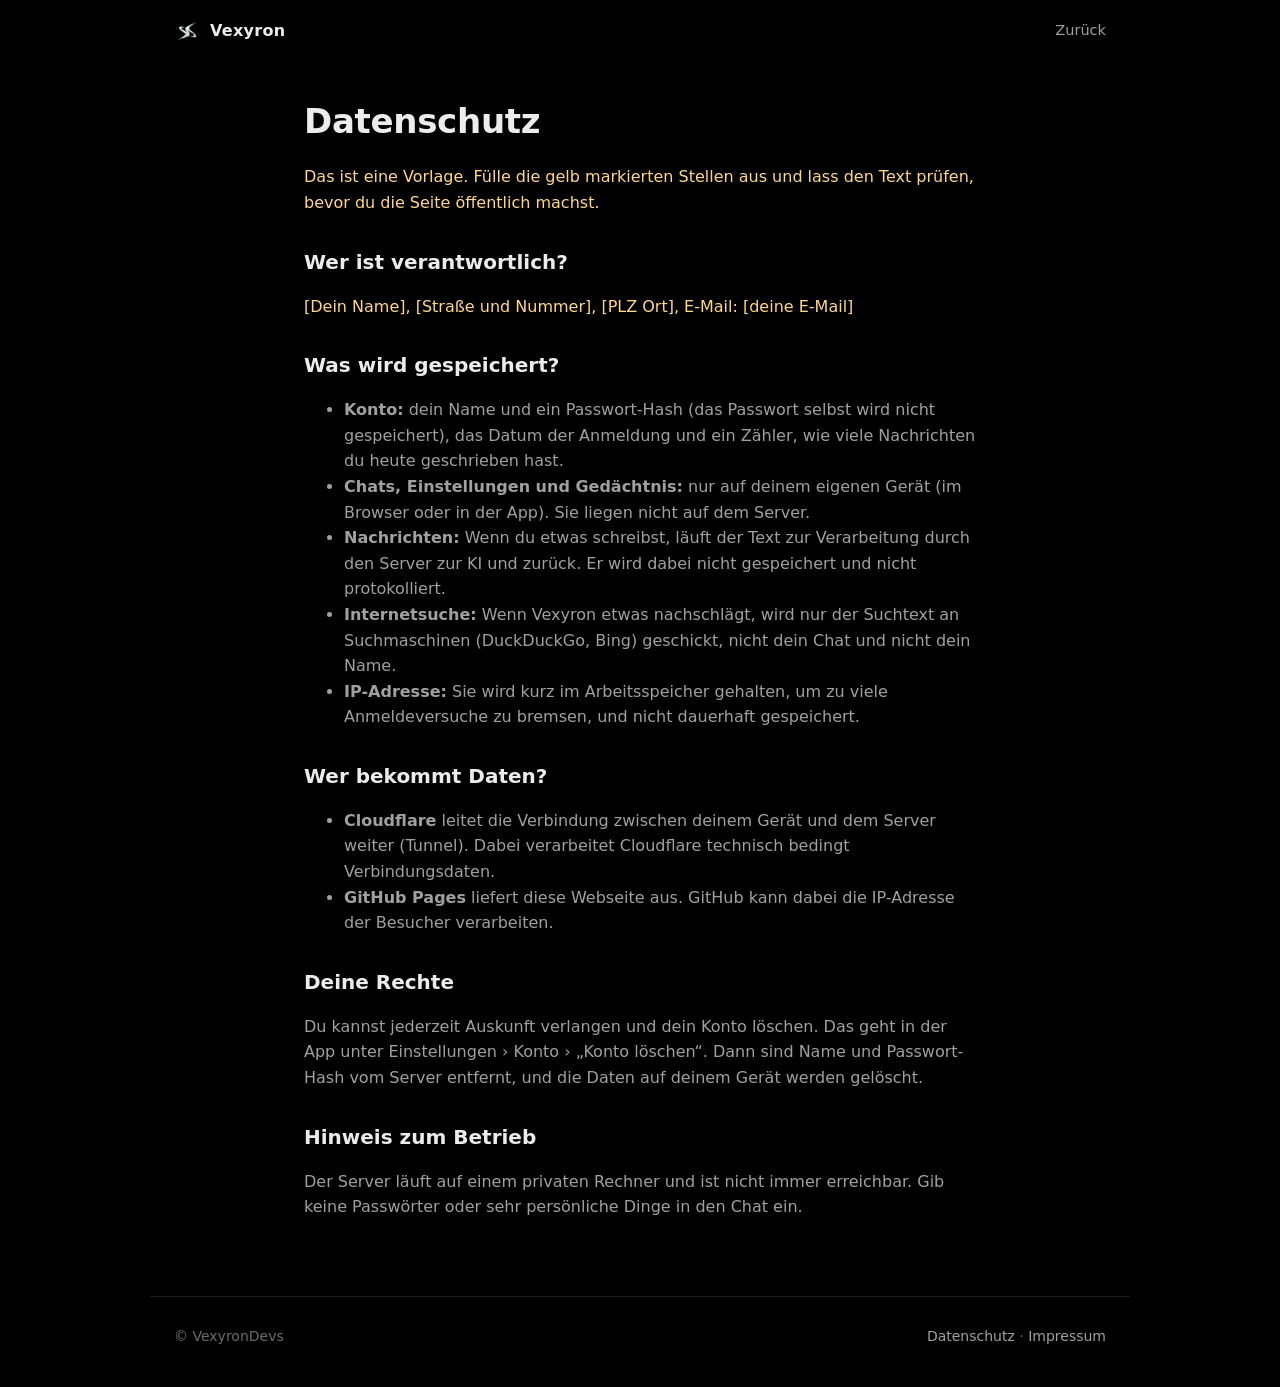
==== datenschutz.html @ 0ca4f073 "Add files via upload" ====
<!doctype html>
<html lang="de">
<head>
<meta charset="utf-8">
<meta name="viewport" content="width=device-width, initial-scale=1">
<title>Datenschutz – Vexyron</title>
<meta name="robots" content="noindex">
<link rel="icon" href="favicon.png">
<link rel="stylesheet" href="style.css">
</head>
<body>
<header class="top"><a class="brand" href="./"><img src="icon.png" alt=""><span>Vexyron</span></a><nav><a href="./">Zurück</a></nav></header>
<main class="page">
  <h1>Datenschutz</h1>
  <p class="todo">Das ist eine Vorlage. Fülle die gelb markierten Stellen aus und lass den Text prüfen, bevor du die Seite öffentlich machst.</p>

  <h2>Wer ist verantwortlich?</h2>
  <p class="todo">[Dein Name], [Straße und Nummer], [PLZ Ort], E-Mail: [deine E-Mail]</p>

  <h2>Was wird gespeichert?</h2>
  <ul>
    <li><b>Konto:</b> dein Name und ein Passwort-Hash (das Passwort selbst wird nicht gespeichert), das Datum der Anmeldung und ein Zähler, wie viele Nachrichten du heute geschrieben hast.</li>
    <li><b>Chats, Einstellungen und Gedächtnis:</b> nur auf deinem eigenen Gerät (im Browser oder in der App). Sie liegen nicht auf dem Server.</li>
    <li><b>Nachrichten:</b> Wenn du etwas schreibst, läuft der Text zur Verarbeitung durch den Server zur KI und zurück. Er wird dabei nicht gespeichert und nicht protokolliert.</li>
    <li><b>Internetsuche:</b> Wenn Vexyron etwas nachschlägt, wird nur der Suchtext an Suchmaschinen (DuckDuckGo, Bing) geschickt, nicht dein Chat und nicht dein Name.</li>
    <li><b>IP-Adresse:</b> Sie wird kurz im Arbeitsspeicher gehalten, um zu viele Anmeldeversuche zu bremsen, und nicht dauerhaft gespeichert.</li>
  </ul>

  <h2>Wer bekommt Daten?</h2>
  <ul>
    <li><b>Cloudflare</b> leitet die Verbindung zwischen deinem Gerät und dem Server weiter (Tunnel). Dabei verarbeitet Cloudflare technisch bedingt Verbindungsdaten.</li>
    <li><b>GitHub Pages</b> liefert diese Webseite aus. GitHub kann dabei die IP-Adresse der Besucher verarbeiten.</li>
  </ul>

  <h2>Deine Rechte</h2>
  <p>Du kannst jederzeit Auskunft verlangen und dein Konto löschen. Das geht in der App unter Einstellungen › Konto › „Konto löschen“. Dann sind Name und Passwort-Hash vom Server entfernt, und die Daten auf deinem Gerät werden gelöscht.</p>

  <h2>Hinweis zum Betrieb</h2>
  <p>Der Server läuft auf einem privaten Rechner und ist nicht immer erreichbar. Gib keine Passwörter oder sehr persönliche Dinge in den Chat ein.</p>
</main>
<footer><span>© VexyronDevs</span><span><a href="datenschutz.html">Datenschutz</a> · <a href="impressum.html">Impressum</a></span></footer>
</body>
</html>
---- style.css ----
:root {
  --bg: #000;
  --panel: #0b0b0b;
  --line: #1d1d1d;
  --line2: #2b2b2b;
  --text: #ececec;
  --dim: #a0a0a0;
  --mute: #6b6b6b;
  --white: #fff;
  --ok: #7ee2a8;
  --bad: #ff8a8a;
  --edge: 24px;
  color-scheme: dark;
}
* { box-sizing: border-box; }
html { scroll-behavior: smooth; }
body { margin: 0; background: var(--bg); color: var(--text); font: 16px/1.6 "Segoe UI Variable Text", "Segoe UI", system-ui, -apple-system, Roboto, sans-serif; -webkit-font-smoothing: antialiased; }
a { color: inherit; }
::selection { background: rgba(255, 255, 255, .22); }

.top { display: flex; align-items: center; justify-content: space-between; max-width: 980px; margin: 0 auto; padding: 18px var(--edge); }
.brand { display: flex; align-items: center; gap: 10px; text-decoration: none; font-weight: 600; letter-spacing: .3px; }
.brand img { width: 26px; height: 26px; object-fit: contain; }
.top nav { display: flex; gap: 22px; }
.top nav a { color: var(--dim); text-decoration: none; font-size: 14.5px; transition: color .15s; }
.top nav a:hover { color: var(--white); }

main { max-width: 980px; margin: 0 auto; padding: 0 var(--edge); }

.hero { text-align: center; padding: 56px 0 72px; }
.hero-ico { width: 132px; height: 132px; object-fit: contain; display: block; margin: 0 auto 18px; filter: drop-shadow(0 8px 30px rgba(255, 255, 255, .08)); animation: float 6s ease-in-out infinite; }
@keyframes float { 50% { transform: translateY(-6px); } }
.hero h1 { margin: 0; font-size: clamp(40px, 8vw, 64px); line-height: 1.05; letter-spacing: -.5px; font-weight: 700; }
.lead { margin: 16px auto 0; max-width: 520px; color: var(--dim); font-size: 18px; }

.status { display: inline-flex; align-items: center; gap: 9px; margin-top: 28px; padding: 7px 14px 7px 12px; border: 1px solid var(--line2); border-radius: 999px; font-size: 14px; color: var(--dim); }
.status i { width: 8px; height: 8px; border-radius: 50%; background: var(--mute); }
.status[data-state="on"] { color: var(--text); }
.status[data-state="on"] i { background: var(--ok); box-shadow: 0 0 10px rgba(126, 226, 168, .7); }
.status[data-state="off"] i { background: var(--bad); }
.status[data-state="check"] i { animation: pulse 1.2s ease-in-out infinite; }
@keyframes pulse { 50% { opacity: .3; } }

.cta { display: flex; flex-wrap: wrap; gap: 12px; justify-content: center; margin-top: 22px; }
.btn { display: inline-flex; align-items: center; justify-content: center; min-height: 48px; padding: 0 26px; border: 1px solid var(--line2); border-radius: 12px; background: transparent; color: var(--text); font: inherit; font-weight: 600; text-decoration: none; cursor: pointer; transition: background .15s, border-color .15s, color .15s, opacity .15s; }
.btn:hover { background: #121212; border-color: #444; }
.btn.primary { background: var(--white); color: #000; border-color: var(--white); }
.btn.primary:hover { background: #e6e6e6; border-color: #e6e6e6; }
.btn.small { min-height: 34px; padding: 0 14px; font-size: 14px; border-radius: 9px; }
.btn[aria-disabled="true"] { opacity: .35; pointer-events: none; }
.hint { min-height: 24px; margin: 14px 0 0; color: var(--mute); font-size: 14px; }

.block { padding: 40px 0; border-top: 1px solid var(--line); }
.block h2 { margin: 0 0 22px; font-size: 26px; letter-spacing: -.2px; }

.steps { list-style: none; margin: 0; padding: 0; display: grid; gap: 14px; counter-reset: s; }
.steps li { display: grid; gap: 4px; padding: 18px 20px 18px 64px; position: relative; border: 1px solid var(--line); border-radius: 14px; background: var(--panel); counter-increment: s; }
.steps li::before { content: counter(s); position: absolute; left: 20px; top: 18px; width: 28px; height: 28px; display: grid; place-items: center; border-radius: 50%; background: var(--white); color: #000; font-weight: 700; font-size: 14px; }
.steps b { font-size: 17px; }
.steps span { color: var(--dim); }

.note { margin-top: 18px; padding: 18px 20px; border: 1px solid var(--line); border-radius: 14px; color: var(--dim); }
.note b { color: var(--text); }
.addr { display: flex; align-items: center; gap: 12px; margin-top: 12px; flex-wrap: wrap; }
.addr code { flex: 1; min-width: 0; padding: 8px 12px; border-radius: 9px; background: var(--panel); border: 1px solid var(--line); color: var(--text); font: 14px ui-monospace, "Cascadia Mono", Consolas, monospace; overflow-wrap: anywhere; }

.cards { display: grid; grid-template-columns: repeat(2, 1fr); gap: 14px; }
.card { display: grid; gap: 6px; align-content: start; padding: 20px; border: 1px solid var(--line); border-radius: 14px; background: var(--panel); }
.card b { font-size: 17px; }
.card span { color: var(--dim); }

footer { display: flex; flex-wrap: wrap; gap: 12px; justify-content: space-between; max-width: 980px; margin: 0 auto; padding: 28px var(--edge) 40px; border-top: 1px solid var(--line); color: var(--mute); font-size: 14px; }
footer a { color: var(--dim); text-decoration: none; }
footer a:hover { color: var(--white); }

.page { max-width: 720px; margin: 0 auto; padding: 8px var(--edge) 60px; }
.page h1 { font-size: 34px; letter-spacing: -.3px; margin: 24px 0 8px; }
.page h2 { font-size: 20px; margin: 30px 0 6px; }
.page p, .page li { color: var(--dim); }
.page .todo { color: #ffd78a; }

@media (max-width: 680px) {
  :root { --edge: 16px; }
  .hero { padding: 36px 0 52px; }
  .cards { grid-template-columns: 1fr; }
  .cta .btn { width: 100%; }
  .top nav { gap: 16px; }
}
@media (prefers-reduced-motion: reduce) { .hero-ico { animation: none; } html { scroll-behavior: auto; } }
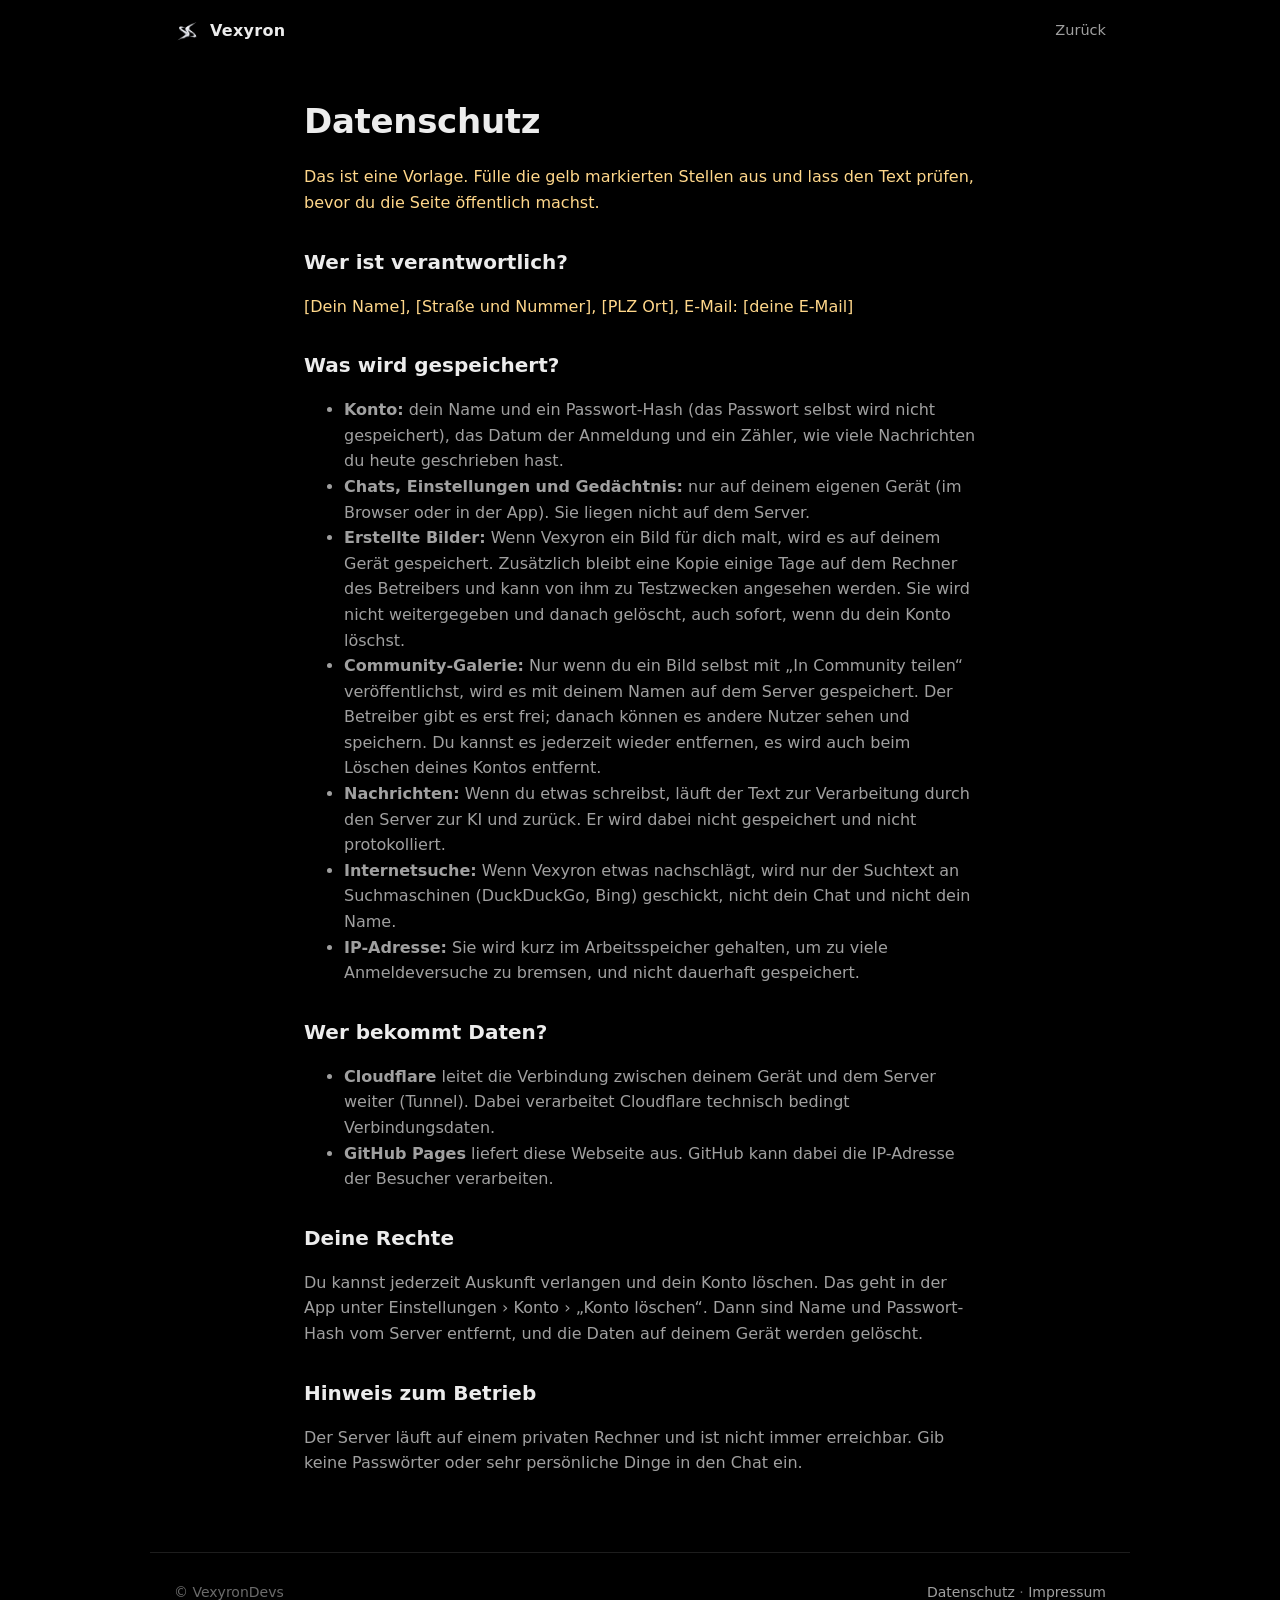
==== commit 7b12be71: "Website: Windows-Download, Hinweise zu Bildern und Community-Galerie Co-Authored-By: Claude Sonnet 5" ====
--- a/datenschutz.html
+++ b/datenschutz.html
@@ -21,6 +21,8 @@
   <ul>
     <li><b>Konto:</b> dein Name und ein Passwort-Hash (das Passwort selbst wird nicht gespeichert), das Datum der Anmeldung und ein Zähler, wie viele Nachrichten du heute geschrieben hast.</li>
     <li><b>Chats, Einstellungen und Gedächtnis:</b> nur auf deinem eigenen Gerät (im Browser oder in der App). Sie liegen nicht auf dem Server.</li>
+    <li><b>Erstellte Bilder:</b> Wenn Vexyron ein Bild für dich malt, wird es auf deinem Gerät gespeichert. Zusätzlich bleibt eine Kopie einige Tage auf dem Rechner des Betreibers und kann von ihm zu Testzwecken angesehen werden. Sie wird nicht weitergegeben und danach gelöscht, auch sofort, wenn du dein Konto löschst.</li>
+    <li><b>Community-Galerie:</b> Nur wenn du ein Bild selbst mit „In Community teilen“ veröffentlichst, wird es mit deinem Namen auf dem Server gespeichert. Der Betreiber gibt es erst frei; danach können es andere Nutzer sehen und speichern. Du kannst es jederzeit wieder entfernen, es wird auch beim Löschen deines Kontos entfernt.</li>
     <li><b>Nachrichten:</b> Wenn du etwas schreibst, läuft der Text zur Verarbeitung durch den Server zur KI und zurück. Er wird dabei nicht gespeichert und nicht protokolliert.</li>
     <li><b>Internetsuche:</b> Wenn Vexyron etwas nachschlägt, wird nur der Suchtext an Suchmaschinen (DuckDuckGo, Bing) geschickt, nicht dein Chat und nicht dein Name.</li>
     <li><b>IP-Adresse:</b> Sie wird kurz im Arbeitsspeicher gehalten, um zu viele Anmeldeversuche zu bremsen, und nicht dauerhaft gespeichert.</li>
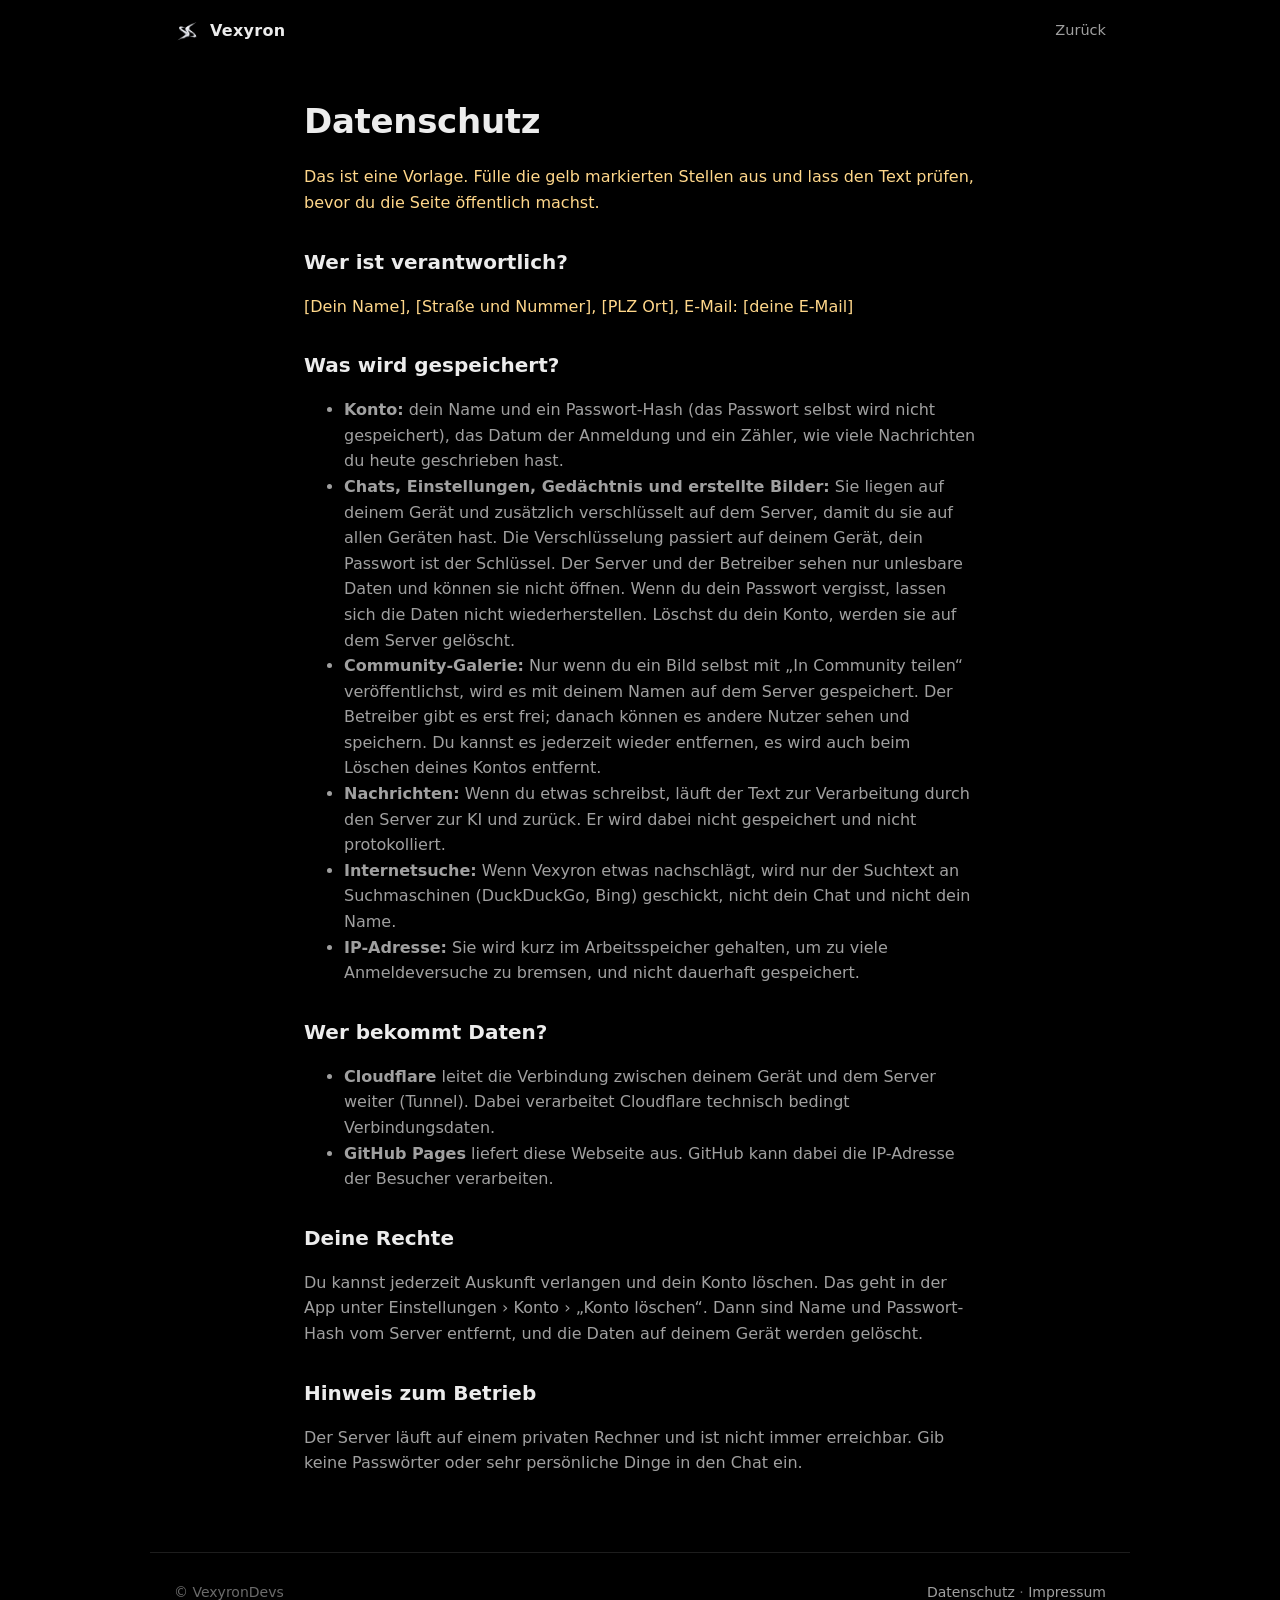
==== commit 6f0b1612: "Website: Chats und Bilder verschlüsselt auf dem Server, nur für dich lesbar Co-Authored-By: Claude S" ====
--- a/datenschutz.html
+++ b/datenschutz.html
@@ -20,8 +20,7 @@
   <h2>Was wird gespeichert?</h2>
   <ul>
     <li><b>Konto:</b> dein Name und ein Passwort-Hash (das Passwort selbst wird nicht gespeichert), das Datum der Anmeldung und ein Zähler, wie viele Nachrichten du heute geschrieben hast.</li>
-    <li><b>Chats, Einstellungen und Gedächtnis:</b> nur auf deinem eigenen Gerät (im Browser oder in der App). Sie liegen nicht auf dem Server.</li>
-    <li><b>Erstellte Bilder:</b> Wenn Vexyron ein Bild für dich malt, wird es auf deinem Gerät gespeichert. Zusätzlich bleibt eine Kopie einige Tage auf dem Rechner des Betreibers und kann von ihm zu Testzwecken angesehen werden. Sie wird nicht weitergegeben und danach gelöscht, auch sofort, wenn du dein Konto löschst.</li>
+    <li><b>Chats, Einstellungen, Gedächtnis und erstellte Bilder:</b> Sie liegen auf deinem Gerät und zusätzlich verschlüsselt auf dem Server, damit du sie auf allen Geräten hast. Die Verschlüsselung passiert auf deinem Gerät, dein Passwort ist der Schlüssel. Der Server und der Betreiber sehen nur unlesbare Daten und können sie nicht öffnen. Wenn du dein Passwort vergisst, lassen sich die Daten nicht wiederherstellen. Löschst du dein Konto, werden sie auf dem Server gelöscht.</li>
     <li><b>Community-Galerie:</b> Nur wenn du ein Bild selbst mit „In Community teilen“ veröffentlichst, wird es mit deinem Namen auf dem Server gespeichert. Der Betreiber gibt es erst frei; danach können es andere Nutzer sehen und speichern. Du kannst es jederzeit wieder entfernen, es wird auch beim Löschen deines Kontos entfernt.</li>
     <li><b>Nachrichten:</b> Wenn du etwas schreibst, läuft der Text zur Verarbeitung durch den Server zur KI und zurück. Er wird dabei nicht gespeichert und nicht protokolliert.</li>
     <li><b>Internetsuche:</b> Wenn Vexyron etwas nachschlägt, wird nur der Suchtext an Suchmaschinen (DuckDuckGo, Bing) geschickt, nicht dein Chat und nicht dein Name.</li>
--- a/style.css
+++ b/style.css
@@ -87,3 +87,16 @@
   .top nav { gap: 16px; }
 }
 @media (prefers-reduced-motion: reduce) { .hero-ico { animation: none; } html { scroll-behavior: auto; } }
+
+/* download window */
+.dl { position: fixed; inset: 0; z-index: 50; display: grid; place-items: center; padding: 20px; background: rgba(0, 0, 0, .86); backdrop-filter: blur(6px); }
+.dl[hidden] { display: none; }
+.dl-card { width: 100%; max-width: 400px; padding: 30px 26px 24px; border: 1px solid var(--line2); border-radius: 18px; background: var(--panel); text-align: center; }
+.dl-card img { width: 64px; height: 64px; object-fit: contain; display: block; margin: 0 auto 14px; }
+.dl-card h2 { margin: 0 0 18px; font-size: 19px; font-weight: 600; }
+.dl-bar { height: 8px; border-radius: 4px; background: #1a1a1a; overflow: hidden; }
+.dl-bar i { display: block; height: 100%; width: 0; border-radius: 4px; background: var(--white); transition: width .2s linear; }
+.dl-bar.wait i { width: 35%; animation: dlslide 1.2s ease-in-out infinite alternate; }
+@keyframes dlslide { from { margin-left: 0; } to { margin-left: 65%; } }
+.dl-n { margin: 12px 0 0; color: var(--dim); font-size: 14px; font-variant-numeric: tabular-nums; }
+.dl-h { min-height: 22px; margin: 10px 0 14px; color: var(--mute); font-size: 13.5px; line-height: 1.5; }
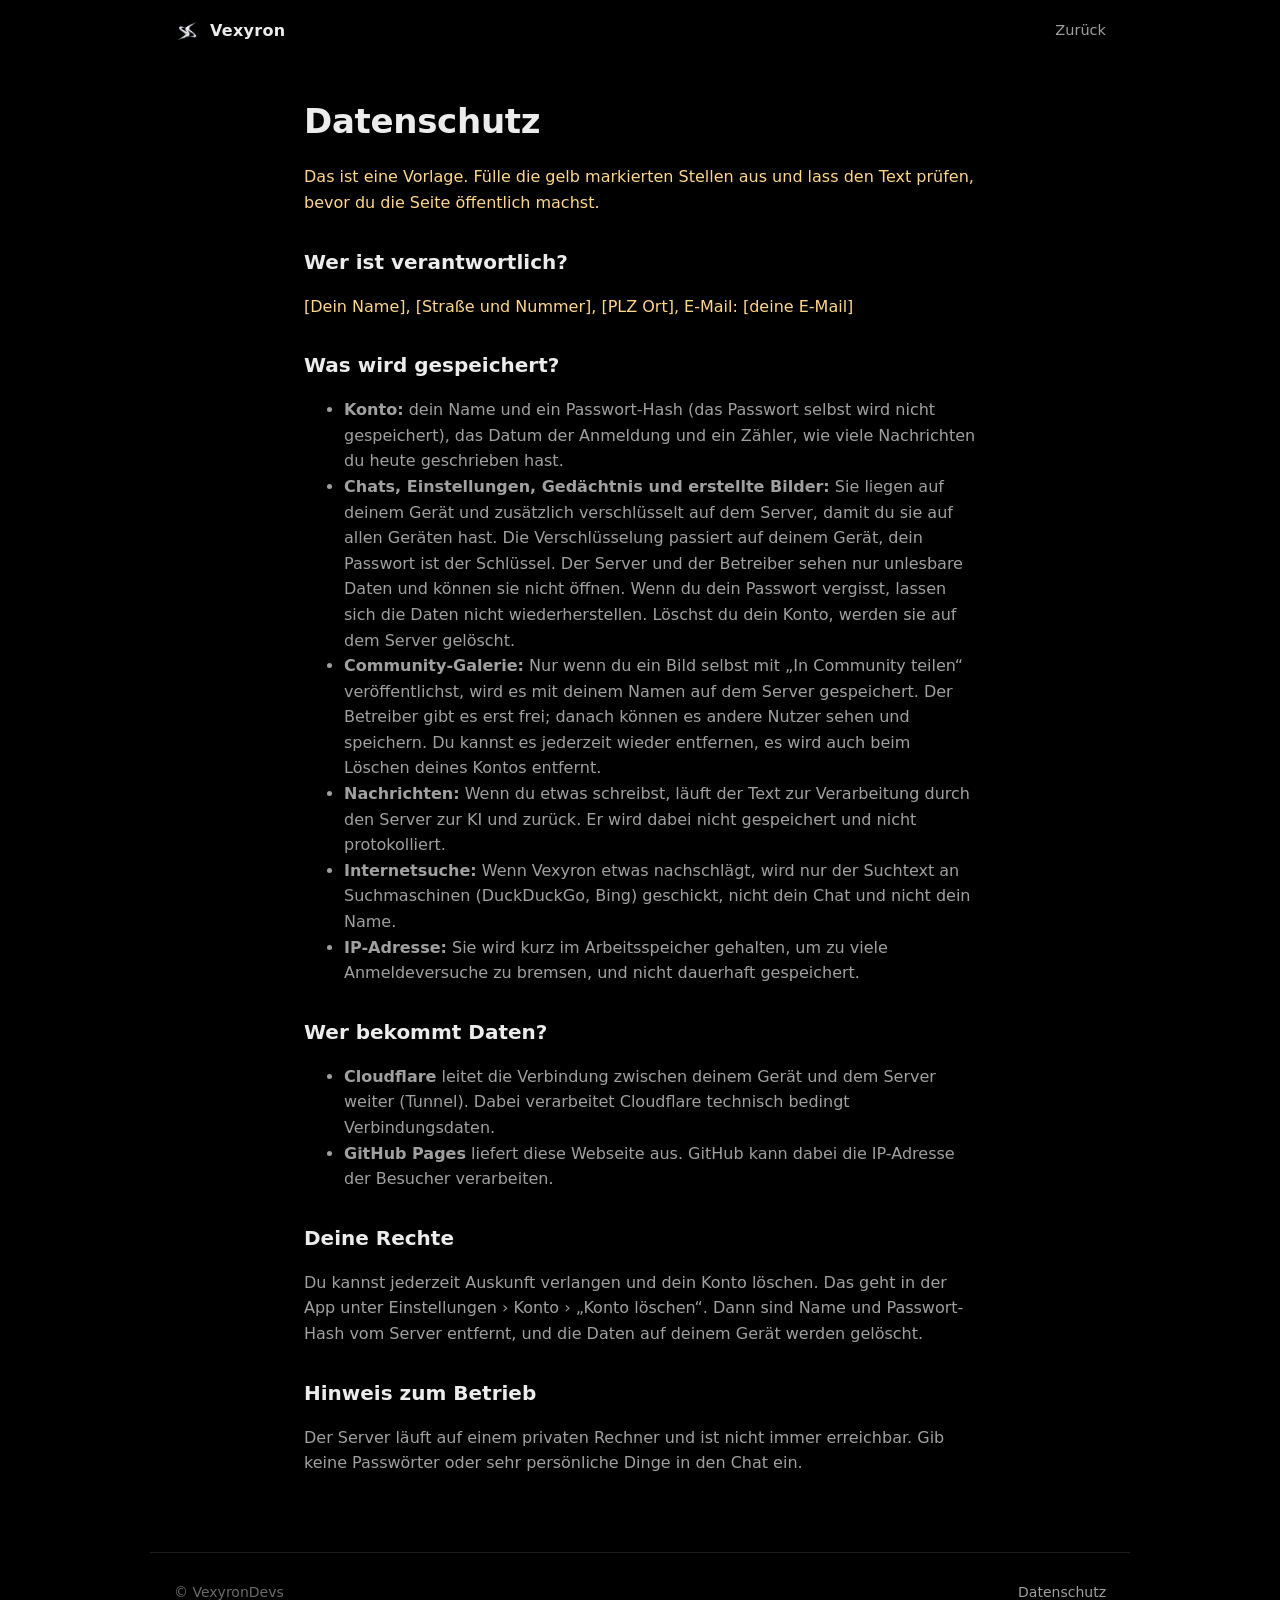
==== commit c0a52c75: "Impressum entfernt" ====
--- a/datenschutz.html
+++ b/datenschutz.html
@@ -39,6 +39,6 @@
   <h2>Hinweis zum Betrieb</h2>
   <p>Der Server läuft auf einem privaten Rechner und ist nicht immer erreichbar. Gib keine Passwörter oder sehr persönliche Dinge in den Chat ein.</p>
 </main>
-<footer><span>© VexyronDevs</span><span><a href="datenschutz.html">Datenschutz</a> · <a href="impressum.html">Impressum</a></span></footer>
+<footer><span>© VexyronDevs</span><span><a href="datenschutz.html">Datenschutz</a></span></footer>
 </body>
 </html>
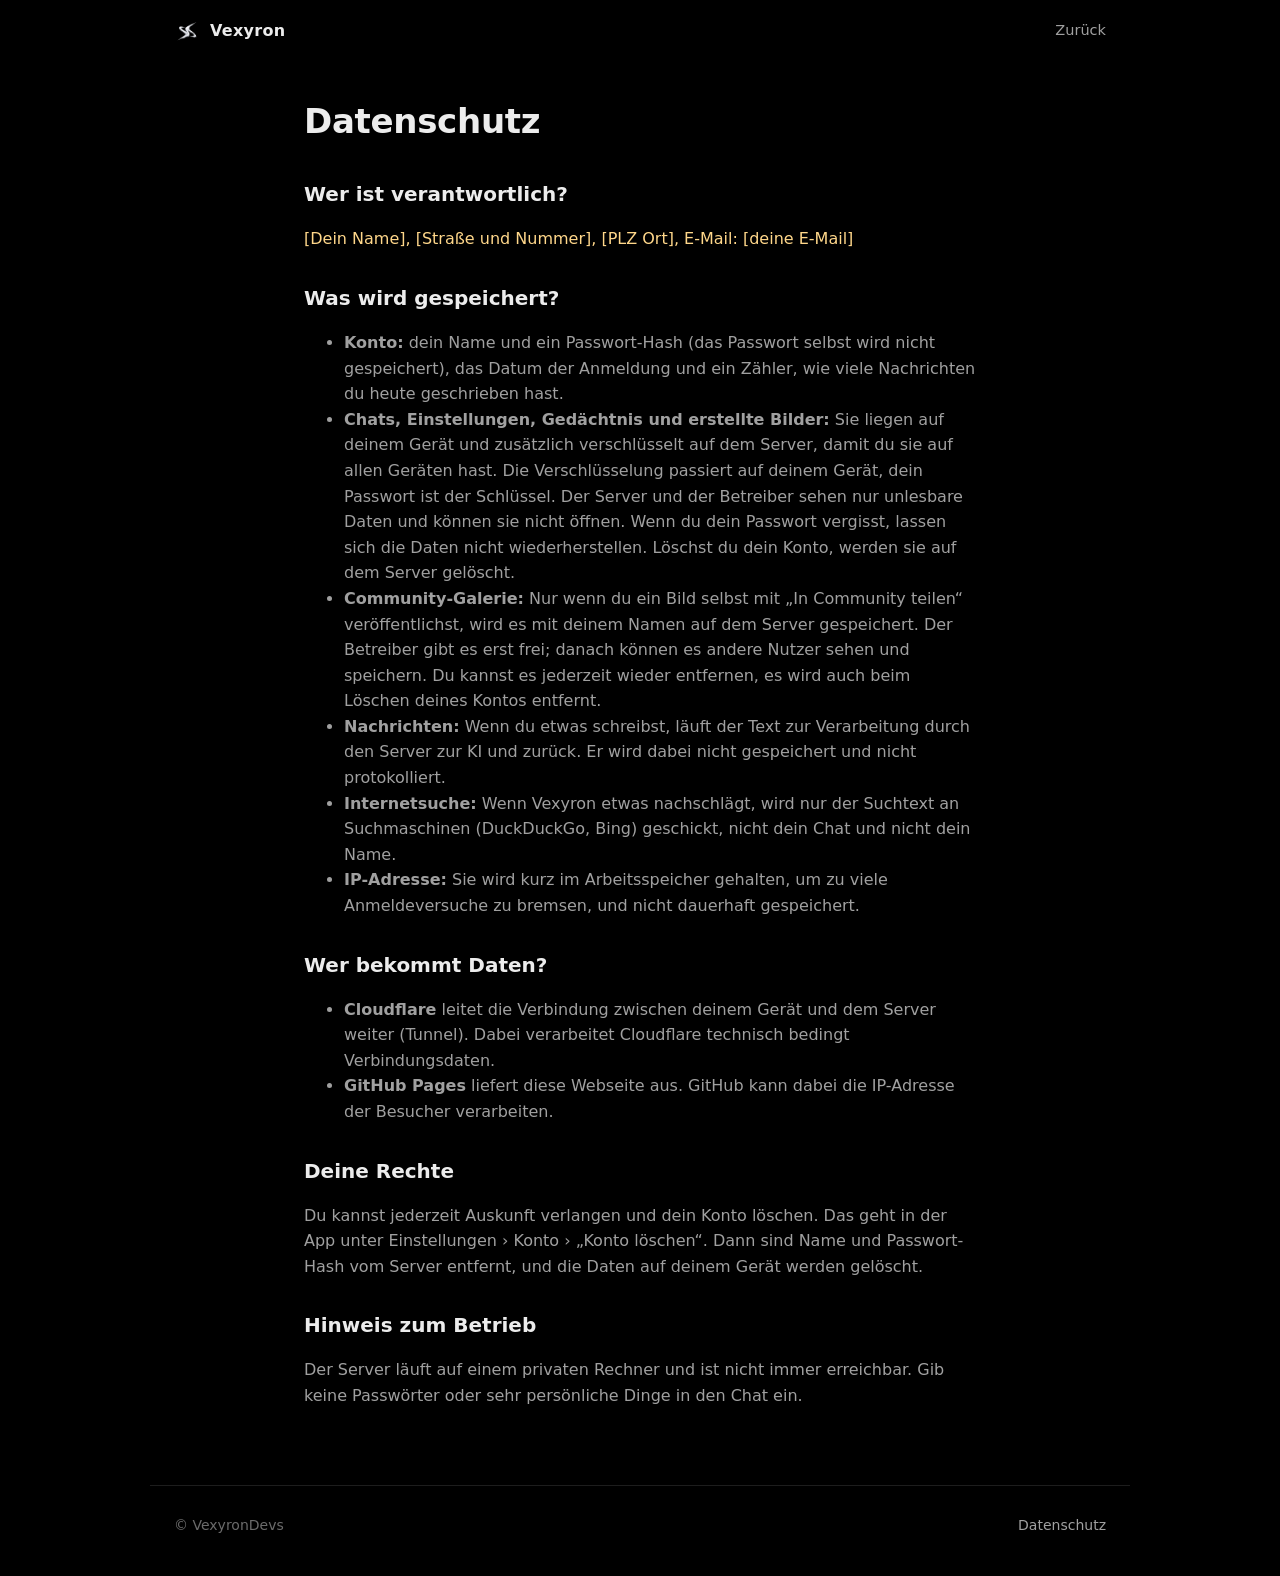
==== commit cd474dc3: "Vorlagen-Hinweis aus Datenschutz entfernt" ====
--- a/datenschutz.html
+++ b/datenschutz.html
@@ -12,7 +12,6 @@
 <header class="top"><a class="brand" href="./"><img src="icon.png" alt=""><span>Vexyron</span></a><nav><a href="./">Zurück</a></nav></header>
 <main class="page">
   <h1>Datenschutz</h1>
-  <p class="todo">Das ist eine Vorlage. Fülle die gelb markierten Stellen aus und lass den Text prüfen, bevor du die Seite öffentlich machst.</p>
 
   <h2>Wer ist verantwortlich?</h2>
   <p class="todo">[Dein Name], [Straße und Nummer], [PLZ Ort], E-Mail: [deine E-Mail]</p>
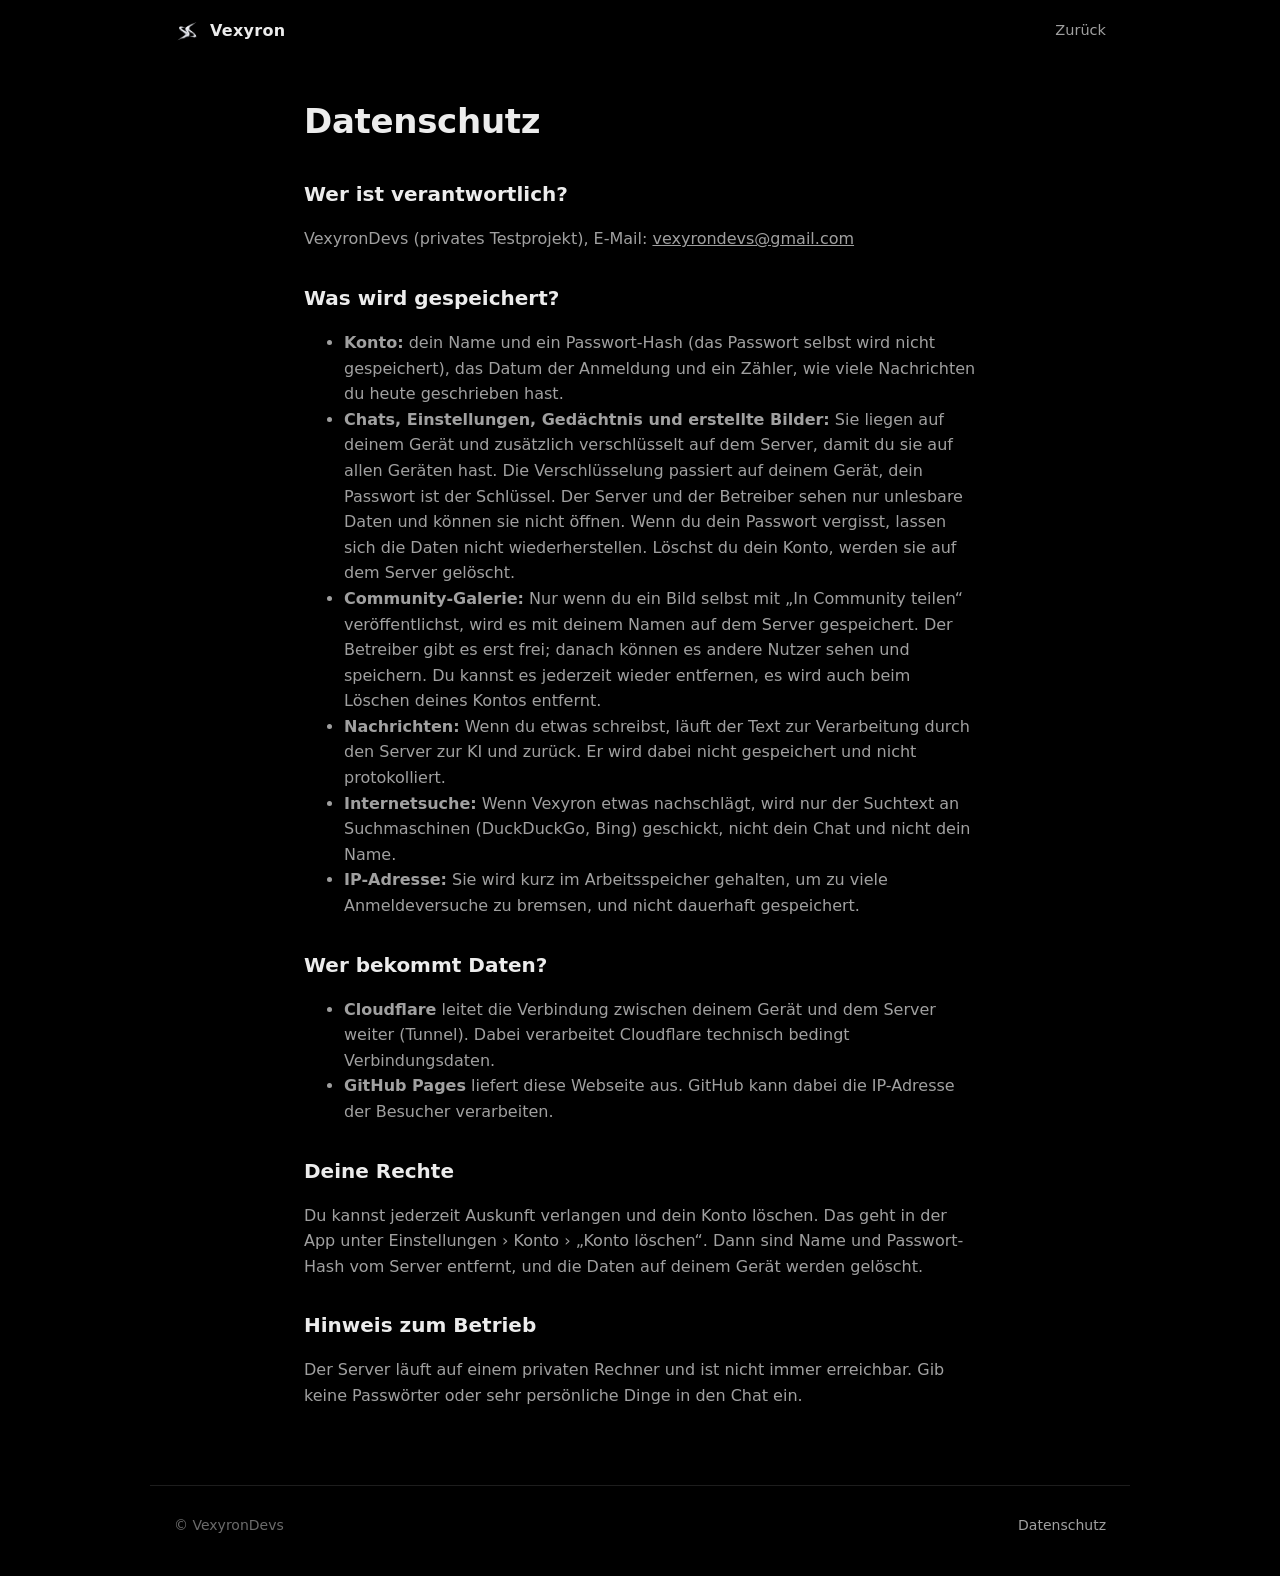
==== commit 0e7e9b1e: "Kontakt in Datenschutz eingetragen" ====
--- a/datenschutz.html
+++ b/datenschutz.html
@@ -14,7 +14,7 @@
   <h1>Datenschutz</h1>
 
   <h2>Wer ist verantwortlich?</h2>
-  <p class="todo">[Dein Name], [Straße und Nummer], [PLZ Ort], E-Mail: [deine E-Mail]</p>
+  <p>VexyronDevs (privates Testprojekt), E-Mail: <a href="mailto:vexyrondevs@gmail.com">vexyrondevs@gmail.com</a></p>
 
   <h2>Was wird gespeichert?</h2>
   <ul>
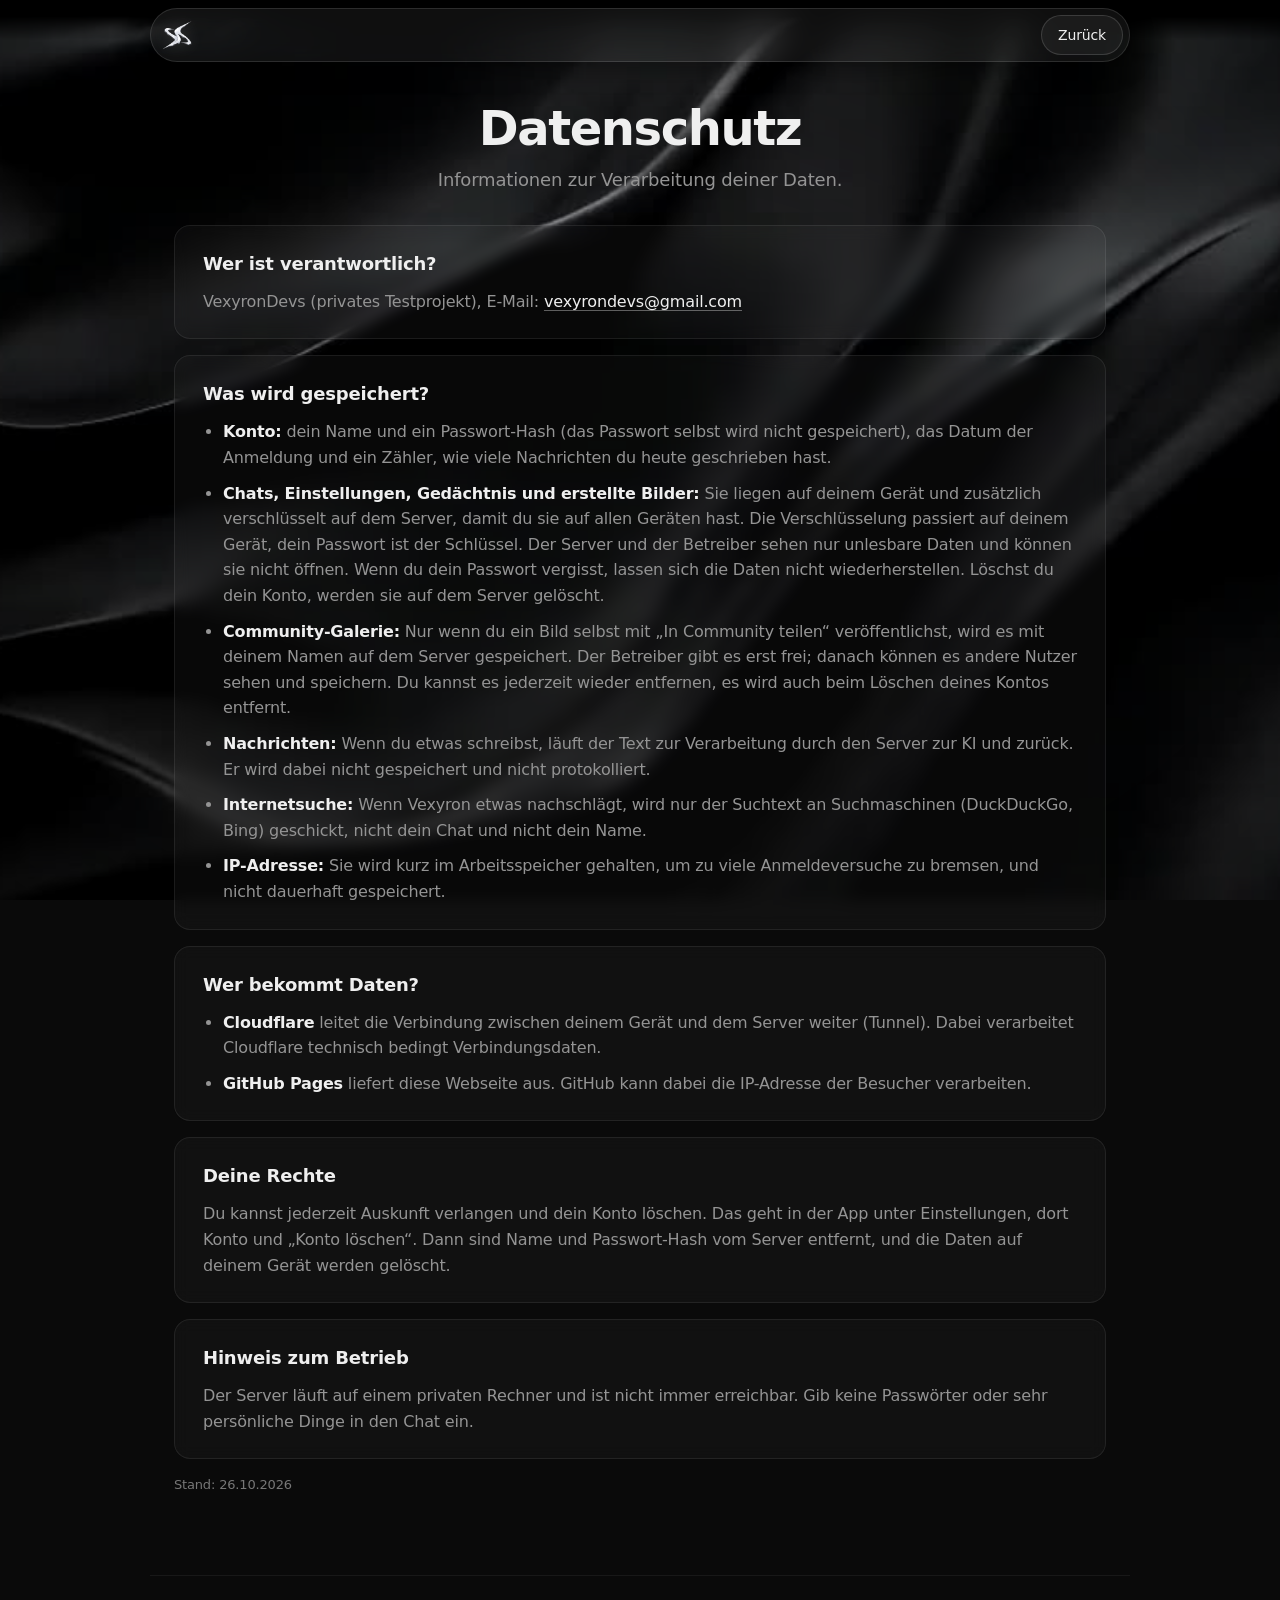
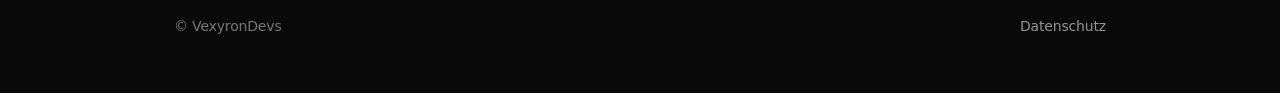
==== commit 12913949: "Neue Startseite mit Galerie, Video-Hintergrund und einheitlichem Design - Startseite: Galerie mit 5 " ====
--- a/datenschutz.html
+++ b/datenschutz.html
@@ -3,41 +3,58 @@
 <head>
 <meta charset="utf-8">
 <meta name="viewport" content="width=device-width, initial-scale=1">
-<title>Datenschutz – Vexyron</title>
+<title>Datenschutz | Vexyron</title>
 <meta name="robots" content="noindex">
 <link rel="icon" href="favicon.png">
 <link rel="stylesheet" href="style.css">
 </head>
 <body>
-<header class="top"><a class="brand" href="./"><img src="icon.png" alt=""><span>Vexyron</span></a><nav><a href="./">Zurück</a></nav></header>
-<main class="page">
-  <h1>Datenschutz</h1>
+<header class="top"><a class="brand" href="./"><img src="icon.png" alt=""></a><nav><a href="./" aria-label="Zurück"><svg class="ic" viewBox="0 0 24 24" fill="none" stroke="currentColor" stroke-width="1.8" stroke-linecap="round" stroke-linejoin="round" aria-hidden="true"><path d="M19 12H5"/><path d="M12 19l-7-7 7-7"/></svg><span class="lbl">Zurück</span></a></nav></header>
 
-  <h2>Wer ist verantwortlich?</h2>
-  <p>VexyronDevs (privates Testprojekt), E-Mail: <a href="mailto:vexyrondevs@gmail.com">vexyrondevs@gmail.com</a></p>
+<main class="status-page">
+  <h1 class="status-title">Datenschutz</h1>
+  <p class="status-sub">Informationen zur Verarbeitung deiner Daten.</p>
 
-  <h2>Was wird gespeichert?</h2>
-  <ul>
-    <li><b>Konto:</b> dein Name und ein Passwort-Hash (das Passwort selbst wird nicht gespeichert), das Datum der Anmeldung und ein Zähler, wie viele Nachrichten du heute geschrieben hast.</li>
-    <li><b>Chats, Einstellungen, Gedächtnis und erstellte Bilder:</b> Sie liegen auf deinem Gerät und zusätzlich verschlüsselt auf dem Server, damit du sie auf allen Geräten hast. Die Verschlüsselung passiert auf deinem Gerät, dein Passwort ist der Schlüssel. Der Server und der Betreiber sehen nur unlesbare Daten und können sie nicht öffnen. Wenn du dein Passwort vergisst, lassen sich die Daten nicht wiederherstellen. Löschst du dein Konto, werden sie auf dem Server gelöscht.</li>
-    <li><b>Community-Galerie:</b> Nur wenn du ein Bild selbst mit „In Community teilen“ veröffentlichst, wird es mit deinem Namen auf dem Server gespeichert. Der Betreiber gibt es erst frei; danach können es andere Nutzer sehen und speichern. Du kannst es jederzeit wieder entfernen, es wird auch beim Löschen deines Kontos entfernt.</li>
-    <li><b>Nachrichten:</b> Wenn du etwas schreibst, läuft der Text zur Verarbeitung durch den Server zur KI und zurück. Er wird dabei nicht gespeichert und nicht protokolliert.</li>
-    <li><b>Internetsuche:</b> Wenn Vexyron etwas nachschlägt, wird nur der Suchtext an Suchmaschinen (DuckDuckGo, Bing) geschickt, nicht dein Chat und nicht dein Name.</li>
-    <li><b>IP-Adresse:</b> Sie wird kurz im Arbeitsspeicher gehalten, um zu viele Anmeldeversuche zu bremsen, und nicht dauerhaft gespeichert.</li>
-  </ul>
+  <section class="dp-block">
+    <h2 class="comp-h">Wer ist verantwortlich?</h2>
+    <p>VexyronDevs (privates Testprojekt), E-Mail: <a href="mailto:vexyrondevs@gmail.com">vexyrondevs@gmail.com</a></p>
+  </section>
 
-  <h2>Wer bekommt Daten?</h2>
-  <ul>
-    <li><b>Cloudflare</b> leitet die Verbindung zwischen deinem Gerät und dem Server weiter (Tunnel). Dabei verarbeitet Cloudflare technisch bedingt Verbindungsdaten.</li>
-    <li><b>GitHub Pages</b> liefert diese Webseite aus. GitHub kann dabei die IP-Adresse der Besucher verarbeiten.</li>
-  </ul>
+  <section class="dp-block">
+    <h2 class="comp-h">Was wird gespeichert?</h2>
+    <ul class="dp-list">
+      <li><b>Konto:</b> dein Name und ein Passwort-Hash (das Passwort selbst wird nicht gespeichert), das Datum der Anmeldung und ein Zähler, wie viele Nachrichten du heute geschrieben hast.</li>
+      <li><b>Chats, Einstellungen, Gedächtnis und erstellte Bilder:</b> Sie liegen auf deinem Gerät und zusätzlich verschlüsselt auf dem Server, damit du sie auf allen Geräten hast. Die Verschlüsselung passiert auf deinem Gerät, dein Passwort ist der Schlüssel. Der Server und der Betreiber sehen nur unlesbare Daten und können sie nicht öffnen. Wenn du dein Passwort vergisst, lassen sich die Daten nicht wiederherstellen. Löschst du dein Konto, werden sie auf dem Server gelöscht.</li>
+      <li><b>Community-Galerie:</b> Nur wenn du ein Bild selbst mit „In Community teilen“ veröffentlichst, wird es mit deinem Namen auf dem Server gespeichert. Der Betreiber gibt es erst frei; danach können es andere Nutzer sehen und speichern. Du kannst es jederzeit wieder entfernen, es wird auch beim Löschen deines Kontos entfernt.</li>
+      <li><b>Nachrichten:</b> Wenn du etwas schreibst, läuft der Text zur Verarbeitung durch den Server zur KI und zurück. Er wird dabei nicht gespeichert und nicht protokolliert.</li>
+      <li><b>Internetsuche:</b> Wenn Vexyron etwas nachschlägt, wird nur der Suchtext an Suchmaschinen (DuckDuckGo, Bing) geschickt, nicht dein Chat und nicht dein Name.</li>
+      <li><b>IP-Adresse:</b> Sie wird kurz im Arbeitsspeicher gehalten, um zu viele Anmeldeversuche zu bremsen, und nicht dauerhaft gespeichert.</li>
+    </ul>
+  </section>
 
-  <h2>Deine Rechte</h2>
-  <p>Du kannst jederzeit Auskunft verlangen und dein Konto löschen. Das geht in der App unter Einstellungen › Konto › „Konto löschen“. Dann sind Name und Passwort-Hash vom Server entfernt, und die Daten auf deinem Gerät werden gelöscht.</p>
+  <section class="dp-block">
+    <h2 class="comp-h">Wer bekommt Daten?</h2>
+    <ul class="dp-list">
+      <li><b>Cloudflare</b> leitet die Verbindung zwischen deinem Gerät und dem Server weiter (Tunnel). Dabei verarbeitet Cloudflare technisch bedingt Verbindungsdaten.</li>
+      <li><b>GitHub Pages</b> liefert diese Webseite aus. GitHub kann dabei die IP-Adresse der Besucher verarbeiten.</li>
+    </ul>
+  </section>
 
-  <h2>Hinweis zum Betrieb</h2>
-  <p>Der Server läuft auf einem privaten Rechner und ist nicht immer erreichbar. Gib keine Passwörter oder sehr persönliche Dinge in den Chat ein.</p>
+  <section class="dp-block">
+    <h2 class="comp-h">Deine Rechte</h2>
+    <p>Du kannst jederzeit Auskunft verlangen und dein Konto löschen. Das geht in der App unter Einstellungen, dort Konto und „Konto löschen“. Dann sind Name und Passwort-Hash vom Server entfernt, und die Daten auf deinem Gerät werden gelöscht.</p>
+  </section>
+
+  <section class="dp-block">
+    <h2 class="comp-h">Hinweis zum Betrieb</h2>
+    <p>Der Server läuft auf einem privaten Rechner und ist nicht immer erreichbar. Gib keine Passwörter oder sehr persönliche Dinge in den Chat ein.</p>
+  </section>
+
+  <p class="status-note">Stand: 26.10.2026</p>
 </main>
+
 <footer><span>© VexyronDevs</span><span><a href="datenschutz.html">Datenschutz</a></span></footer>
+
+<script src="bg.js"></script>
 </body>
-</html>
+</html>
--- a/style.css
+++ b/style.css
@@ -1,102 +1,495 @@
 :root {
-  --bg: #000;
-  --panel: #0b0b0b;
-  --line: #1d1d1d;
-  --line2: #2b2b2b;
-  --text: #ececec;
-  --dim: #a0a0a0;
-  --mute: #6b6b6b;
-  --white: #fff;
-  --ok: #7ee2a8;
-  --bad: #ff8a8a;
+  --bg: #0a0a0a;
+  --panel: #121212;
+  --panel-hover: #1a1a1a;
+  --line: #222222;
+  --line2: #2a2a2a;
+  --text: #efefef;
+  --dim: #949494;
+  --mute: #777777;
+  --white: #ffffff;
+  --accent: #ffffff;
+  --accent-hover: #e6e6e6;
+  --accent-glow: rgba(255, 255, 255, 0.18);
+  --ok: #ffffff;
+  --bad: #7a7a7a;
   --edge: 24px;
   color-scheme: dark;
 }
 * { box-sizing: border-box; }
 html { scroll-behavior: smooth; }
-body { margin: 0; background: var(--bg); color: var(--text); font: 16px/1.6 "Segoe UI Variable Text", "Segoe UI", system-ui, -apple-system, Roboto, sans-serif; -webkit-font-smoothing: antialiased; }
-a { color: inherit; }
-::selection { background: rgba(255, 255, 255, .22); }
-
-.top { display: flex; align-items: center; justify-content: space-between; max-width: 980px; margin: 0 auto; padding: 18px var(--edge); }
-.brand { display: flex; align-items: center; gap: 10px; text-decoration: none; font-weight: 600; letter-spacing: .3px; }
-.brand img { width: 26px; height: 26px; object-fit: contain; }
-.top nav { display: flex; gap: 22px; }
-.top nav a { color: var(--dim); text-decoration: none; font-size: 14.5px; transition: color .15s; }
-.top nav a:hover { color: var(--white); }
-
-main { max-width: 980px; margin: 0 auto; padding: 0 var(--edge); }
-
-.hero { text-align: center; padding: 56px 0 72px; }
-.hero-ico { width: 132px; height: 132px; object-fit: contain; display: block; margin: 0 auto 18px; filter: drop-shadow(0 8px 30px rgba(255, 255, 255, .08)); animation: float 6s ease-in-out infinite; }
-@keyframes float { 50% { transform: translateY(-6px); } }
-.hero h1 { margin: 0; font-size: clamp(40px, 8vw, 64px); line-height: 1.05; letter-spacing: -.5px; font-weight: 700; }
-.lead { margin: 16px auto 0; max-width: 520px; color: var(--dim); font-size: 18px; }
-
-.status { display: inline-flex; align-items: center; gap: 9px; margin-top: 28px; padding: 7px 14px 7px 12px; border: 1px solid var(--line2); border-radius: 999px; font-size: 14px; color: var(--dim); }
-.status i { width: 8px; height: 8px; border-radius: 50%; background: var(--mute); }
-.status[data-state="on"] { color: var(--text); }
-.status[data-state="on"] i { background: var(--ok); box-shadow: 0 0 10px rgba(126, 226, 168, .7); }
-.status[data-state="off"] i { background: var(--bad); }
-.status[data-state="check"] i { animation: pulse 1.2s ease-in-out infinite; }
-@keyframes pulse { 50% { opacity: .3; } }
-
-.cta { display: flex; flex-wrap: wrap; gap: 12px; justify-content: center; margin-top: 22px; }
-.btn { display: inline-flex; align-items: center; justify-content: center; min-height: 48px; padding: 0 26px; border: 1px solid var(--line2); border-radius: 12px; background: transparent; color: var(--text); font: inherit; font-weight: 600; text-decoration: none; cursor: pointer; transition: background .15s, border-color .15s, color .15s, opacity .15s; }
-.btn:hover { background: #121212; border-color: #444; }
-.btn.primary { background: var(--white); color: #000; border-color: var(--white); }
-.btn.primary:hover { background: #e6e6e6; border-color: #e6e6e6; }
-.btn.small { min-height: 34px; padding: 0 14px; font-size: 14px; border-radius: 9px; }
-.btn[aria-disabled="true"] { opacity: .35; pointer-events: none; }
-.hint { min-height: 24px; margin: 14px 0 0; color: var(--mute); font-size: 14px; }
-
-.block { padding: 40px 0; border-top: 1px solid var(--line); }
-.block h2 { margin: 0 0 22px; font-size: 26px; letter-spacing: -.2px; }
-
-.steps { list-style: none; margin: 0; padding: 0; display: grid; gap: 14px; counter-reset: s; }
-.steps li { display: grid; gap: 4px; padding: 18px 20px 18px 64px; position: relative; border: 1px solid var(--line); border-radius: 14px; background: var(--panel); counter-increment: s; }
-.steps li::before { content: counter(s); position: absolute; left: 20px; top: 18px; width: 28px; height: 28px; display: grid; place-items: center; border-radius: 50%; background: var(--white); color: #000; font-weight: 700; font-size: 14px; }
-.steps b { font-size: 17px; }
-.steps span { color: var(--dim); }
-
-.note { margin-top: 18px; padding: 18px 20px; border: 1px solid var(--line); border-radius: 14px; color: var(--dim); }
-.note b { color: var(--text); }
-.addr { display: flex; align-items: center; gap: 12px; margin-top: 12px; flex-wrap: wrap; }
-.addr code { flex: 1; min-width: 0; padding: 8px 12px; border-radius: 9px; background: var(--panel); border: 1px solid var(--line); color: var(--text); font: 14px ui-monospace, "Cascadia Mono", Consolas, monospace; overflow-wrap: anywhere; }
+body {
+  margin: 0;
+  background: var(--bg);
+  color: var(--text);
+  font: 17px/1.5 -apple-system, "SF Pro Text", "SF Pro Display", "Helvetica Neue", "Segoe UI Variable Text", "Segoe UI", system-ui, sans-serif;
+  -webkit-font-smoothing: antialiased;
+  -moz-osx-font-smoothing: grayscale;
+  letter-spacing: -0.01em;
+  -webkit-user-select: none;
+  -moz-user-select: none;
+  -ms-user-select: none;
+  user-select: none;
+}
+a { color: inherit; text-decoration: none; }
+::selection { background: rgba(255, 255, 255, 0.3); }
+
+.top {
+  position: sticky;
+  top: 8px;
+  z-index: 40;
+  display: flex;
+  align-items: center;
+  justify-content: space-between;
+  max-width: 980px;
+  margin: 8px auto 0;
+  padding: 6px;
+  border: 1px solid rgba(255, 255, 255, 0.12);
+  border-radius: 999px;
+  background: rgba(255, 255, 255, 0.06);
+  backdrop-filter: blur(18px);
+  -webkit-backdrop-filter: blur(18px);
+  box-shadow: 0 6px 24px rgba(0, 0, 0, 0.4);
+}
+.brand {
+  display: inline-flex;
+  align-items: center;
+  justify-content: center;
+  padding: 0;
+  transition: transform .1s ease, opacity .15s ease;
+}
+.brand:hover { transform: translateY(-1px); opacity: .85; }
+.brand img { width: 40px; height: 40px; object-fit: contain; filter: drop-shadow(0 0 8px rgba(255, 255, 255, 0.15)); }
+.top nav { display: flex; gap: 6px; }
+.top nav a {
+  display: inline-flex;
+  align-items: center;
+  justify-content: center;
+  height: 40px;
+  padding: 0 16px;
+  border: 1px solid rgba(255, 255, 255, 0.14);
+  border-radius: 999px;
+  background: rgba(255, 255, 255, 0.05);
+  color: var(--text);
+  font-size: 14px;
+  font-weight: 500;
+  transition: background .15s ease, border-color .15s ease, transform .1s ease;
+}
+.top nav a:hover {
+  background: rgba(255, 255, 255, 0.12);
+  border-color: rgba(255, 255, 255, 0.28);
+  transform: translateY(-1px);
+}
+
+main { max-width: 980px; margin: 0 auto; padding: 0 var(--edge); position: relative; z-index: 2; }
+
+.hero { text-align: center; padding: 80px 0 96px; }
+.hero-ico {
+  width: 160px; height: 160px;
+  object-fit: contain;
+  display: block;
+  margin: 0 auto 32px;
+  filter: drop-shadow(0 20px 50px rgba(255, 255, 255, 0.10));
+  animation: float 6s ease-in-out infinite;
+}
+@keyframes float { 50% { transform: translateY(-8px); } }
+.hero h1 {
+  margin: 0;
+  font-size: clamp(56px, 11vw, 92px);
+  line-height: 0.98;
+  letter-spacing: -0.035em;
+  font-weight: 700;
+}
+.lead {
+  margin: 24px auto 0;
+  max-width: 620px;
+  color: var(--dim);
+  font-size: 22px;
+  line-height: 1.4;
+  letter-spacing: -0.01em;
+}
+
+.status {
+  display: inline-flex;
+  align-items: center;
+  gap: 10px;
+  margin-top: 36px;
+  padding: 10px 18px 10px 14px;
+  border: 1px solid rgba(255, 255, 255, 0.12);
+  border-radius: 999px;
+  font-size: 15px;
+  font-weight: 500;
+  color: var(--dim);
+  background: rgba(255, 255, 255, 0.05);
+  backdrop-filter: blur(12px);
+  -webkit-backdrop-filter: blur(12px);
+}
+.status i {
+  width: 10px; height: 10px;
+  border-radius: 50%;
+  background: var(--mute);
+}
+.status[data-state="on"] { color: var(--ok); border-color: rgba(255, 255, 255, 0.3); }
+.status[data-state="on"] i { background: var(--ok); box-shadow: 0 0 14px rgba(255, 255, 255, 0.7); }
+.status[data-state="off"] i { background: var(--bad); box-shadow: 0 0 12px rgba(122, 122, 122, 0.5); }
+.status[data-state="check"] i { animation: pulse 1.3s ease-in-out infinite; }
+@keyframes pulse { 50% { opacity: .4; } }
+
+.cta {
+  display: flex;
+  flex-wrap: wrap;
+  gap: 14px;
+  justify-content: center;
+  margin-top: 32px;
+}
+.btn {
+  display: inline-flex;
+  align-items: center;
+  justify-content: center;
+  min-height: 50px;
+  padding: 0 26px;
+  border: 1px solid rgba(255, 255, 255, 0.14);
+  border-radius: 999px;
+  background: rgba(255, 255, 255, 0.06);
+  color: var(--text);
+  font: inherit;
+  font-size: 16px;
+  font-weight: 500;
+  letter-spacing: -0.01em;
+  cursor: pointer;
+  transition: transform .15s ease, background .2s ease, border-color .2s ease, box-shadow .2s ease;
+  backdrop-filter: blur(8px);
+  -webkit-backdrop-filter: blur(8px);
+}
+.btn:hover { transform: translateY(-2px); background: rgba(255, 255, 255, 0.12); border-color: rgba(255, 255, 255, 0.28); }
+.btn:active { transform: translateY(0); }
+.btn.primary {
+  background: var(--accent);
+  color: #000;
+  border-color: var(--accent);
+  font-weight: 600;
+  box-shadow: 0 8px 24px rgba(255, 255, 255, 0.12);
+}
+.btn.primary:hover {
+  background: var(--accent-hover);
+  border-color: var(--accent-hover);
+  box-shadow: 0 12px 32px rgba(255, 255, 255, 0.18);
+}
+.btn.small { min-height: 36px; padding: 0 16px; font-size: 14px; border-radius: 999px; }
+.btn[aria-disabled="true"] { opacity: .4; pointer-events: none; transform: none; box-shadow: none; background: rgba(255, 255, 255, 0.04); border-color: rgba(255, 255, 255, 0.08); color: var(--mute); }
+.hint { min-height: 24px; margin: 16px 0 0; color: var(--mute); font-size: 14px; }
+
+.block { padding: 64px 0; border-top: 1px solid rgba(255, 255, 255, 0.06); }
+.block h2 { margin: 0 0 32px; font-size: 34px; font-weight: 700; letter-spacing: -0.02em; }
+
+.steps {
+  list-style: none;
+  margin: 0;
+  padding: 0;
+  display: grid;
+  gap: 12px;
+  counter-reset: s;
+}
+.steps li {
+  display: grid;
+  gap: 6px;
+  padding: 24px 26px 24px 74px;
+  position: relative;
+  border: 1px solid rgba(255, 255, 255, 0.08);
+  border-radius: 20px;
+  background: rgba(255, 255, 255, 0.03);
+  counter-increment: s;
+  transition: transform .2s ease, border-color .2s ease, box-shadow .2s ease, background .2s ease;
+  backdrop-filter: blur(8px);
+  -webkit-backdrop-filter: blur(8px);
+}
+.steps li:hover {
+  transform: translateY(-2px);
+  border-color: rgba(255, 255, 255, 0.18);
+  background: rgba(255, 255, 255, 0.06);
+  box-shadow: 0 16px 40px rgba(0, 0, 0, 0.4);
+}
+.steps li::before {
+  content: counter(s);
+  position: absolute;
+  left: 24px; top: 24px;
+  width: 32px; height: 32px;
+  display: grid; place-items: center;
+  border-radius: 50%;
+  background: var(--accent);
+  color: #000;
+  font-weight: 600;
+  font-size: 15px;
+  letter-spacing: -0.02em;
+}
+.steps b { font-size: 18px; color: var(--text); font-weight: 600; letter-spacing: -0.01em; }
+.steps span { color: var(--dim); font-size: 16px; line-height: 1.5; }
+
+.note {
+  margin-top: 28px;
+  padding: 28px 30px;
+  border: 1px solid rgba(255, 255, 255, 0.08);
+  border-radius: 22px;
+  color: var(--dim);
+  background: rgba(255, 255, 255, 0.03);
+  backdrop-filter: blur(8px);
+  -webkit-backdrop-filter: blur(8px);
+  font-size: 16px;
+  line-height: 1.6;
+}
+.note b { color: var(--text); font-weight: 600; }
+.addr { display: flex; align-items: center; gap: 12px; margin-top: 14px; flex-wrap: wrap; }
+.addr code {
+  flex: 1; min-width: 0;
+  padding: 9px 14px;
+  border-radius: 10px;
+  background: #0d0d0d;
+  border: 1px solid var(--line);
+  color: var(--text);
+  font: 14px ui-monospace, "Cascadia Mono", Consolas, monospace;
+  overflow-wrap: anywhere;
+}
 
 .cards { display: grid; grid-template-columns: repeat(2, 1fr); gap: 14px; }
-.card { display: grid; gap: 6px; align-content: start; padding: 20px; border: 1px solid var(--line); border-radius: 14px; background: var(--panel); }
-.card b { font-size: 17px; }
-.card span { color: var(--dim); }
-
-footer { display: flex; flex-wrap: wrap; gap: 12px; justify-content: space-between; max-width: 980px; margin: 0 auto; padding: 28px var(--edge) 40px; border-top: 1px solid var(--line); color: var(--mute); font-size: 14px; }
-footer a { color: var(--dim); text-decoration: none; }
-footer a:hover { color: var(--white); }
-
-.page { max-width: 720px; margin: 0 auto; padding: 8px var(--edge) 60px; }
-.page h1 { font-size: 34px; letter-spacing: -.3px; margin: 24px 0 8px; }
-.page h2 { font-size: 20px; margin: 30px 0 6px; }
-.page p, .page li { color: var(--dim); }
-.page .todo { color: #ffd78a; }
+.card {
+  display: grid;
+  gap: 8px;
+  align-content: start;
+  padding: 28px;
+  border: 1px solid rgba(255, 255, 255, 0.08);
+  border-radius: 22px;
+  background: rgba(255, 255, 255, 0.03);
+  transition: transform .2s ease, border-color .2s ease, box-shadow .2s ease, background .2s ease;
+  backdrop-filter: blur(8px);
+  -webkit-backdrop-filter: blur(8px);
+}
+.card:hover {
+  transform: translateY(-3px);
+  border-color: rgba(255, 255, 255, 0.18);
+  background: rgba(255, 255, 255, 0.06);
+  box-shadow: 0 20px 50px rgba(0, 0, 0, 0.45);
+}
+.card b { font-size: 18px; color: var(--text); font-weight: 600; letter-spacing: -0.01em; }
+.card span { color: var(--dim); font-size: 16px; line-height: 1.55; }
+
+footer {
+  position: relative;
+  z-index: 2;
+  display: flex;
+  flex-wrap: wrap;
+  gap: 14px;
+  justify-content: space-between;
+  max-width: 980px;
+  margin: 0 auto;
+  padding: 40px var(--edge) 56px;
+  border-top: 1px solid rgba(255, 255, 255, 0.06);
+  color: var(--mute);
+  font-size: 14px;
+}
+footer a { color: var(--dim); transition: color .15s ease; }
+footer a:hover { color: var(--text); }
+
+.page { max-width: 720px; margin: 0 auto; padding: 88px var(--edge) 70px; }
+.page h1 { font-size: 36px; letter-spacing: -.3px; margin: 26px 0 10px; color: var(--text); }
+.page h2 { font-size: 21px; margin: 34px 0 8px; color: var(--text); }
+.page p, .page li { color: var(--dim); font-size: 15.5px; line-height: 1.7; }
+.page .todo { color: #ffffff; }
 
 @media (max-width: 680px) {
   :root { --edge: 16px; }
-  .hero { padding: 36px 0 52px; }
+  .hero { padding: 40px 0 56px; }
+  .hero-ico { width: 116px; height: 116px; }
   .cards { grid-template-columns: 1fr; }
   .cta .btn { width: 100%; }
   .top nav { gap: 16px; }
-}
-@media (prefers-reduced-motion: reduce) { .hero-ico { animation: none; } html { scroll-behavior: auto; } }
+  .page h1 { font-size: 28px; }
+}
+@media (prefers-reduced-motion: reduce) {
+  .hero-ico { animation: none; }
+  html { scroll-behavior: auto; }
+  .steps li:hover, .card:hover { transform: none; box-shadow: none; }
+}
+
+/* screenshots gallery */
+.shots {
+  display: flex;
+  gap: 16px;
+  overflow-x: auto;
+  padding: 8px 4px 16px;
+  scroll-snap-type: x mandatory;
+  -webkit-overflow-scrolling: touch;
+  scrollbar-width: thin;
+  scrollbar-color: rgba(255,255,255,0.2) transparent;
+}
+.shots::-webkit-scrollbar { height: 6px; }
+.shots::-webkit-scrollbar-thumb { background: rgba(255,255,255,0.2); border-radius: 3px; }
+.shots img {
+  height: 420px;
+  width: auto;
+  border-radius: 16px;
+  border: 1px solid rgba(255,255,255,0.08);
+  scroll-snap-align: start;
+  flex-shrink: 0;
+  object-fit: contain;
+  background: #0a0a0a;
+  transition: transform .2s ease, border-color .2s ease;
+}
+.shots img:hover { transform: translateY(-4px); border-color: rgba(255,255,255,0.2); }
+
+/* datenschutz page (clean) */
+.dp-block {
+  border: 1px solid rgba(255, 255, 255, 0.08);
+  border-radius: 16px;
+  background: rgba(255, 255, 255, 0.03);
+  padding: 24px 28px;
+  margin-bottom: 16px;
+  backdrop-filter: blur(8px);
+  -webkit-backdrop-filter: blur(8px);
+}
+.dp-block h2 { margin: 0 0 12px; }
+.dp-list { margin: 0; padding-left: 20px; color: var(--dim); font-size: 16px; line-height: 1.6; }
+.dp-list li { margin-bottom: 10px; }
+.dp-list li:last-child { margin-bottom: 0; }
+.dp-list b { color: var(--text); font-weight: 600; }
+.dp-block p { color: var(--dim); font-size: 16px; line-height: 1.6; margin: 0; }
+
+/* status page (Claude-like) */
+.status-page { max-width: 980px; margin: 0 auto; padding: 40px var(--edge) 80px; position: relative; z-index: 2; }
+.status-title { font-size: 40px; font-weight: 700; letter-spacing: -0.02em; margin: 0 0 8px; color: var(--text); text-align: center; }
+.status-sub { color: var(--dim); font-size: 17px; margin: 0 0 32px; text-align: center; }
+.status-banner {
+  display: flex; align-items: center; gap: 12px;
+  padding: 18px 22px;
+  border: 1px solid rgba(255, 255, 255, 0.12);
+  border-radius: 16px;
+  background: rgba(255, 255, 255, 0.04);
+  backdrop-filter: blur(12px);
+  -webkit-backdrop-filter: blur(12px);
+  font-size: 18px; font-weight: 600; color: var(--text);
+  margin-bottom: 32px;
+}
+.status-banner[data-state="on"] { border-color: rgba(255, 255, 255, 0.3); }
+.status-banner[data-state="off"] { border-color: rgba(255, 255, 255, 0.12); color: var(--dim); }
+.status-dot { width: 12px; height: 12px; border-radius: 50%; background: var(--mute); flex-shrink: 0; }
+.status-banner[data-state="on"] .status-dot { background: #fff; box-shadow: 0 0 14px rgba(255, 255, 255, 0.7); }
+.status-banner[data-state="off"] .status-dot { background: #7a7a7a; }
+.status-banner[data-state="check"] .status-dot { background: var(--mute); animation: pulse 1.3s ease-in-out infinite; }
+
+.components { margin-bottom: 32px; }
+.comp-h { font-size: 18px; font-weight: 600; letter-spacing: -0.01em; margin: 0 0 12px; color: var(--text); }
+.comp {
+  display: flex; align-items: center; justify-content: space-between;
+  padding: 16px 20px;
+  border: 1px solid rgba(255, 255, 255, 0.08);
+  border-radius: 14px;
+  background: rgba(255, 255, 255, 0.03);
+  margin-bottom: 8px;
+  backdrop-filter: blur(8px);
+  -webkit-backdrop-filter: blur(8px);
+}
+.comp-name { font-size: 16px; color: var(--text); font-weight: 500; }
+.comp-status { display: inline-flex; align-items: center; gap: 8px; font-size: 14px; color: var(--dim); }
+.comp-status i { width: 9px; height: 9px; border-radius: 50%; background: var(--mute); }
+.comp[data-state="on"] .comp-status i { background: #fff; box-shadow: 0 0 10px rgba(255, 255, 255, 0.6); }
+.comp[data-state="on"] .comp-status { color: var(--text); }
+.comp[data-state="off"] .comp-status i { background: #7a7a7a; }
+.comp[data-state="check"] .comp-status i { animation: pulse 1.3s ease-in-out infinite; }
+
+.status-detail {
+  border: 1px solid rgba(255, 255, 255, 0.08);
+  border-radius: 16px;
+  background: rgba(255, 255, 255, 0.03);
+  padding: 8px 20px;
+  margin-bottom: 24px;
+  backdrop-filter: blur(8px);
+  -webkit-backdrop-filter: blur(8px);
+}
+.detail-row {
+  display: flex; align-items: center; justify-content: space-between; gap: 12px; flex-wrap: wrap;
+  padding: 12px 0;
+  border-bottom: 1px solid rgba(255, 255, 255, 0.06);
+  font-size: 15px;
+}
+.detail-row:last-child { border-bottom: none; }
+.detail-row > span:first-child { color: var(--dim); min-width: 140px; }
+.detail-row code { flex: 1; min-width: 0; padding: 6px 10px; border-radius: 8px; background: #0d0d0d; border: 1px solid rgba(255, 255, 255, 0.08); color: var(--text); font: 13px ui-monospace, "Cascadia Mono", Consolas, monospace; overflow-wrap: anywhere; }
+.status-note { color: var(--mute); font-size: 13px; line-height: 1.5; margin: 0; }
 
 /* download window */
-.dl { position: fixed; inset: 0; z-index: 50; display: grid; place-items: center; padding: 20px; background: rgba(0, 0, 0, .86); backdrop-filter: blur(6px); }
+.dl {
+  position: fixed;
+  inset: 0;
+  z-index: 50;
+  display: grid;
+  place-items: center;
+  padding: 24px;
+  background: rgba(8, 8, 8, 0.9);
+  backdrop-filter: blur(8px);
+}
 .dl[hidden] { display: none; }
-.dl-card { width: 100%; max-width: 400px; padding: 30px 26px 24px; border: 1px solid var(--line2); border-radius: 18px; background: var(--panel); text-align: center; }
-.dl-card img { width: 64px; height: 64px; object-fit: contain; display: block; margin: 0 auto 14px; }
-.dl-card h2 { margin: 0 0 18px; font-size: 19px; font-weight: 600; }
-.dl-bar { height: 8px; border-radius: 4px; background: #1a1a1a; overflow: hidden; }
+.dl-card {
+  width: 100%;
+  max-width: 420px;
+  padding: 32px 28px 26px;
+  border: 1px solid var(--line2);
+  border-radius: 20px;
+  background: var(--panel);
+  text-align: center;
+}
+.dl-card img { width: 72px; height: 72px; object-fit: contain; display: block; margin: 0 auto 16px; filter: drop-shadow(0 8px 24px rgba(255, 255, 255, 0.3)); }
+.dl-card h2 { margin: 0 0 20px; font-size: 20px; font-weight: 600; color: var(--text); }
+.dl-bar { height: 8px; border-radius: 4px; background: #161616; overflow: hidden; }
 .dl-bar i { display: block; height: 100%; width: 0; border-radius: 4px; background: var(--white); transition: width .2s linear; }
 .dl-bar.wait i { width: 35%; animation: dlslide 1.2s ease-in-out infinite alternate; }
 @keyframes dlslide { from { margin-left: 0; } to { margin-left: 65%; } }
-.dl-n { margin: 12px 0 0; color: var(--dim); font-size: 14px; font-variant-numeric: tabular-nums; }
-.dl-h { min-height: 22px; margin: 10px 0 14px; color: var(--mute); font-size: 13.5px; line-height: 1.5; }
+.dl-n { margin: 14px 0 0; color: var(--dim); font-size: 14px; font-variant-numeric: tabular-nums; }
+.dl-h { min-height: 24px; margin: 12px 0 16px; color: var(--mute); font-size: 13.5px; line-height: 1.55; }
+
+/* Handy: Leiste mit Abstand zum Rand */
+@media (max-width: 680px) {
+  .top { top: 16px; margin: 16px 16px 0; padding: 4px 4px 4px 8px; }
+  .brand img { width: 34px; height: 34px; }
+  .top nav { gap: 6px; }
+  .top nav a { width: 36px; height: 36px; padding: 0; justify-content: center; border-color: rgba(255, 255, 255, .12); background: rgba(255, 255, 255, .06); }
+  .top nav a .lbl { display: none; }
+  .top nav a .ic { display: block; }
+}
+
+/* Wie die Startseite: keine sichtbaren Scrollbalken */
+html { scrollbar-width: none; }
+html::-webkit-scrollbar, body::-webkit-scrollbar { display: none; }
+.dp-block a { color: var(--text); text-decoration: underline; text-underline-offset: 3px; text-decoration-color: rgba(255, 255, 255, .35); }
+.dp-block a:hover { text-decoration-color: #fff; }
+
+/* Handy: kleinere Texte, gleiche Abstaende wie die Startseite */
+@media (max-width: 680px) {
+  :root { --edge: 16px; }
+  .status-page { padding-top: 32px; }
+  .status-title { font-size: 30px; }
+  .status-sub { font-size: 15px; margin-bottom: 24px; }
+  .dp-block { padding: 20px 18px; }
+  .dp-block h2 { font-size: 18px; }
+  .dp-list, .dp-block p { font-size: 16px; line-height: 1.55; }
+  .comp { padding: 14px 16px; }
+  .detail-row { font-size: 14.5px; }
+  .status-detail { padding: 8px 16px; }
+  footer { flex-direction: column; align-items: center; justify-content: center; text-align: center; gap: 8px; }
+}
+
+/* Icons nur auf dem Handy, am PC steht der Text */
+.top nav a .ic { display: none; width: 19px; height: 19px; }
+@media (max-width: 680px) { .top nav a .ic { display: block; } }
+
+/* Streifen ueber der Leiste: Inhalt, der beim Scrollen darunter laeuft, wird abgeblendet */
+body::after{content:"";position:fixed;top:0;left:0;right:0;height:40px;z-index:39;pointer-events:none;background:linear-gradient(to bottom,#000 0,#000 40%,rgba(0,0,0,0) 100%)}
+@media(max-width:680px){body::after{height:44px}}
+
+/* Einheitliche Schriftgroessen auf allen Seiten: Titel + Untertitel */
+@media (min-width: 681px) {
+  .status-title { font-size: 48px; line-height: 1.1; letter-spacing: -0.03em; margin: 0; }
+  .status-sub { font-size: 18px; line-height: 1.45; margin: 12px 0 32px; }
+}
+@media (max-width: 680px) {
+  .status-title { font-size: 34px; line-height: 1.1; letter-spacing: -0.03em; margin: 0; }
+  .status-sub { font-size: 16px; line-height: 1.45; margin: 10px 0 24px; }
+}
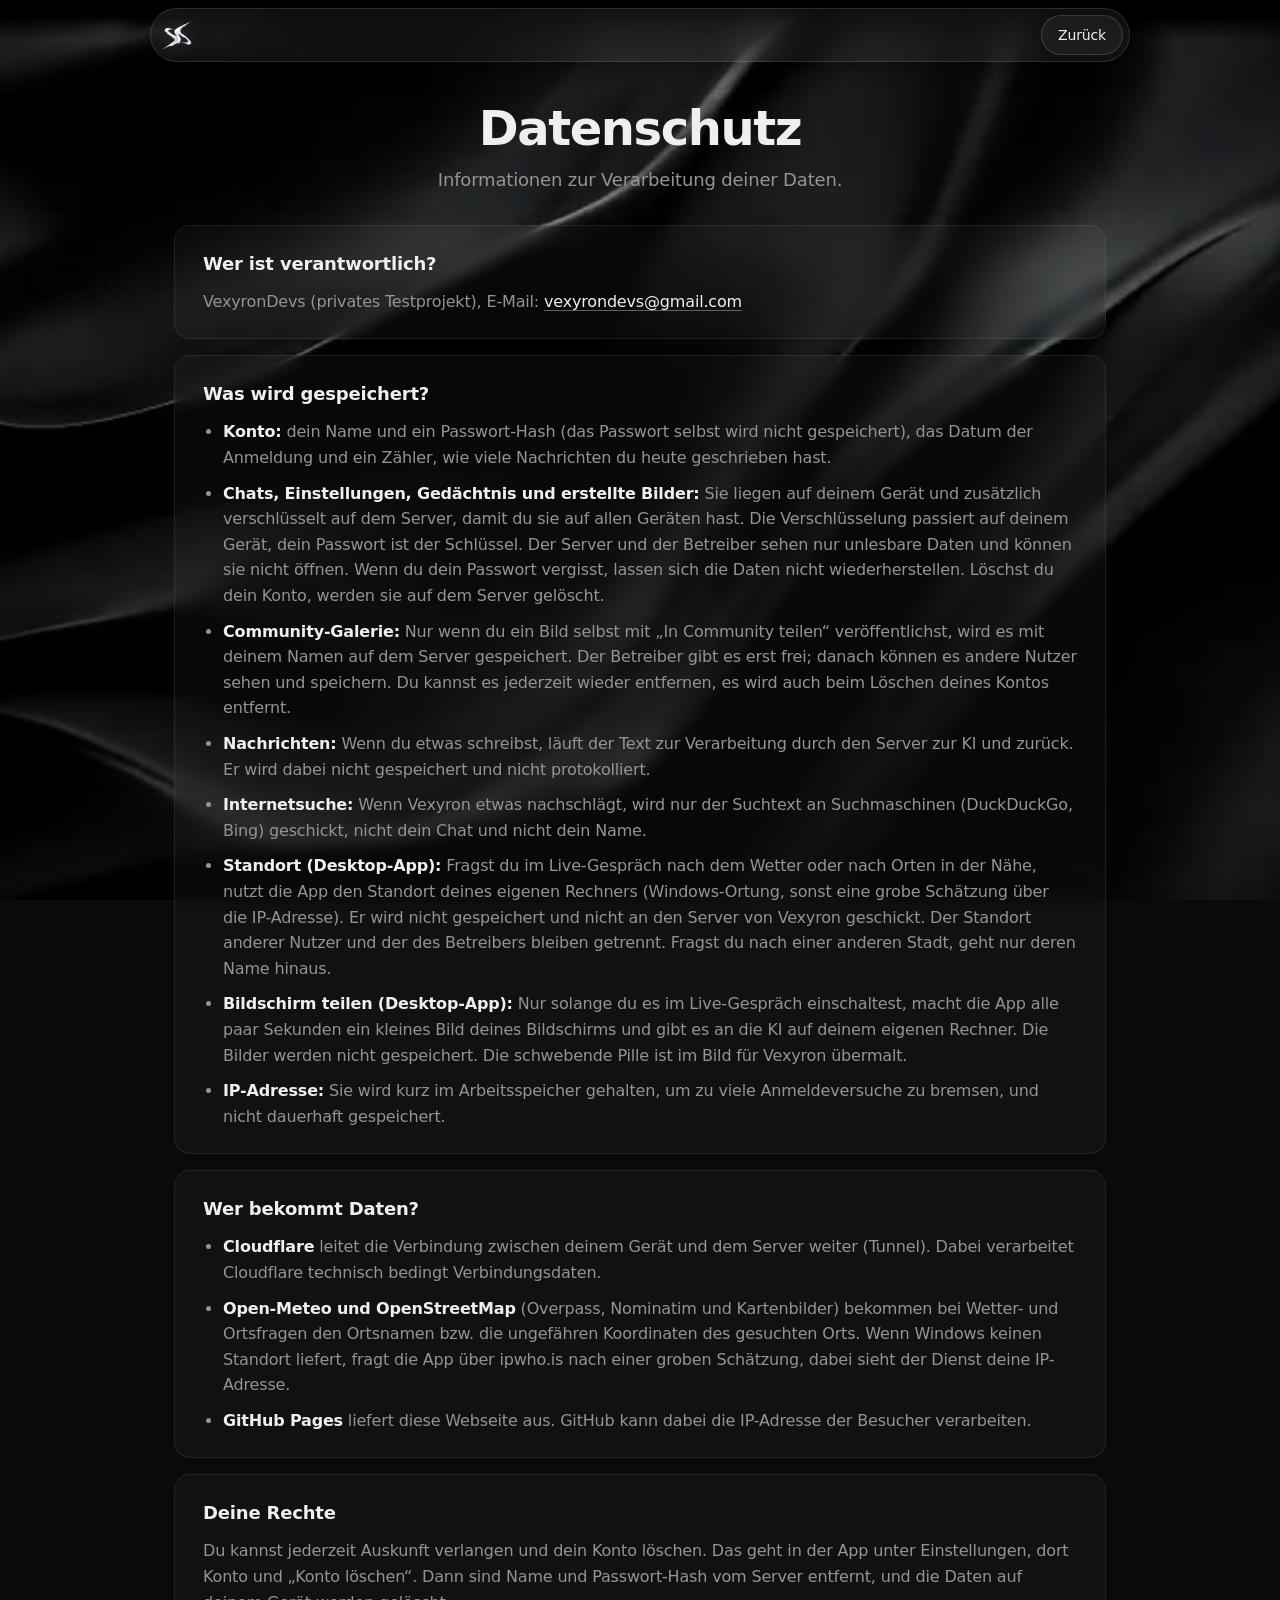
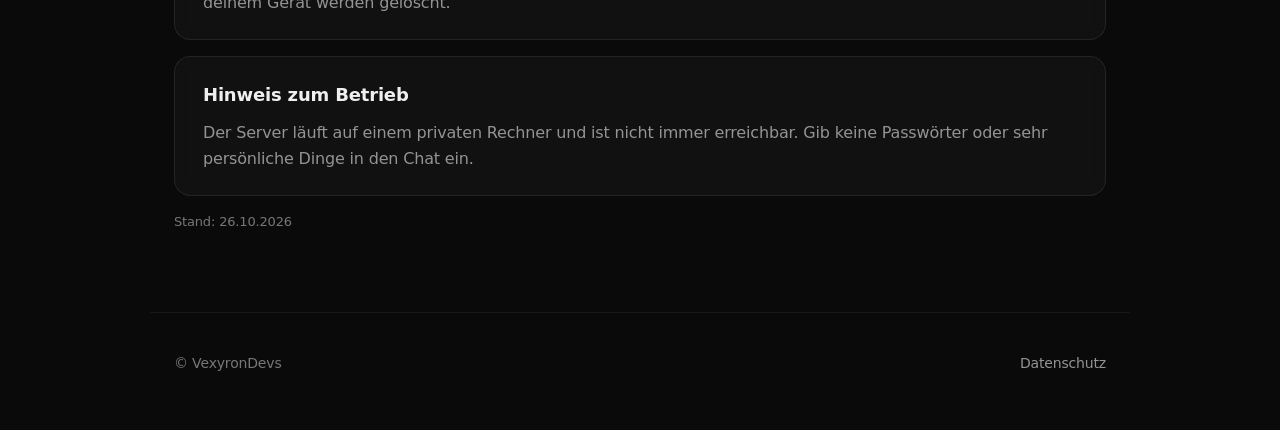
==== commit a218a83e: "Live: Karten in der Pille, Stimmen, Bildschirm teilen; Datenschutz um Standort und Bildschirm ergänz" ====
--- a/datenschutz.html
+++ b/datenschutz.html
@@ -28,6 +28,8 @@
       <li><b>Community-Galerie:</b> Nur wenn du ein Bild selbst mit „In Community teilen“ veröffentlichst, wird es mit deinem Namen auf dem Server gespeichert. Der Betreiber gibt es erst frei; danach können es andere Nutzer sehen und speichern. Du kannst es jederzeit wieder entfernen, es wird auch beim Löschen deines Kontos entfernt.</li>
       <li><b>Nachrichten:</b> Wenn du etwas schreibst, läuft der Text zur Verarbeitung durch den Server zur KI und zurück. Er wird dabei nicht gespeichert und nicht protokolliert.</li>
       <li><b>Internetsuche:</b> Wenn Vexyron etwas nachschlägt, wird nur der Suchtext an Suchmaschinen (DuckDuckGo, Bing) geschickt, nicht dein Chat und nicht dein Name.</li>
+      <li><b>Standort (Desktop-App):</b> Fragst du im Live-Gespräch nach dem Wetter oder nach Orten in der Nähe, nutzt die App den Standort deines eigenen Rechners (Windows-Ortung, sonst eine grobe Schätzung über die IP-Adresse). Er wird nicht gespeichert und nicht an den Server von Vexyron geschickt. Der Standort anderer Nutzer und der des Betreibers bleiben getrennt. Fragst du nach einer anderen Stadt, geht nur deren Name hinaus.</li>
+      <li><b>Bildschirm teilen (Desktop-App):</b> Nur solange du es im Live-Gespräch einschaltest, macht die App alle paar Sekunden ein kleines Bild deines Bildschirms und gibt es an die KI auf deinem eigenen Rechner. Die Bilder werden nicht gespeichert. Die schwebende Pille ist im Bild für Vexyron übermalt.</li>
       <li><b>IP-Adresse:</b> Sie wird kurz im Arbeitsspeicher gehalten, um zu viele Anmeldeversuche zu bremsen, und nicht dauerhaft gespeichert.</li>
     </ul>
   </section>
@@ -36,6 +38,7 @@
     <h2 class="comp-h">Wer bekommt Daten?</h2>
     <ul class="dp-list">
       <li><b>Cloudflare</b> leitet die Verbindung zwischen deinem Gerät und dem Server weiter (Tunnel). Dabei verarbeitet Cloudflare technisch bedingt Verbindungsdaten.</li>
+      <li><b>Open-Meteo und OpenStreetMap</b> (Overpass, Nominatim und Kartenbilder) bekommen bei Wetter- und Ortsfragen den Ortsnamen bzw. die ungefähren Koordinaten des gesuchten Orts. Wenn Windows keinen Standort liefert, fragt die App über ipwho.is nach einer groben Schätzung, dabei sieht der Dienst deine IP-Adresse.</li>
       <li><b>GitHub Pages</b> liefert diese Webseite aus. GitHub kann dabei die IP-Adresse der Besucher verarbeiten.</li>
     </ul>
   </section>
